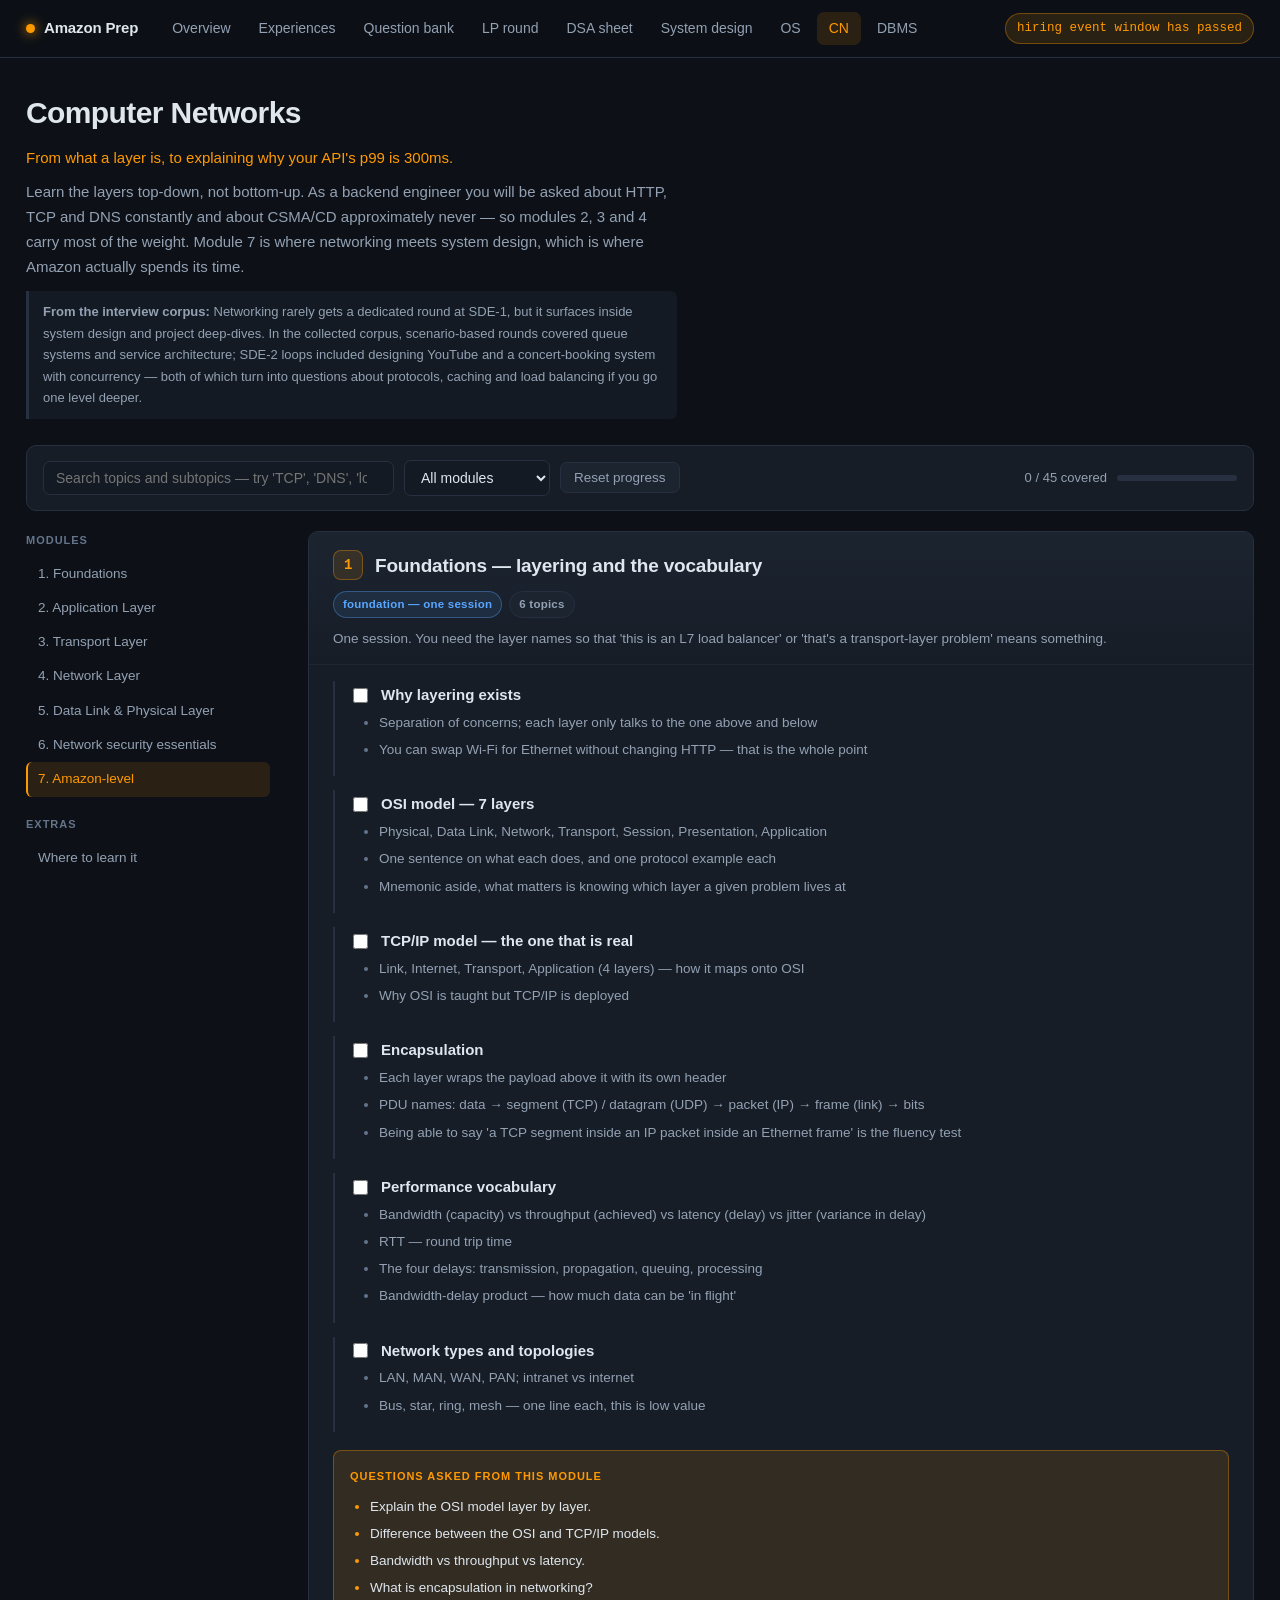
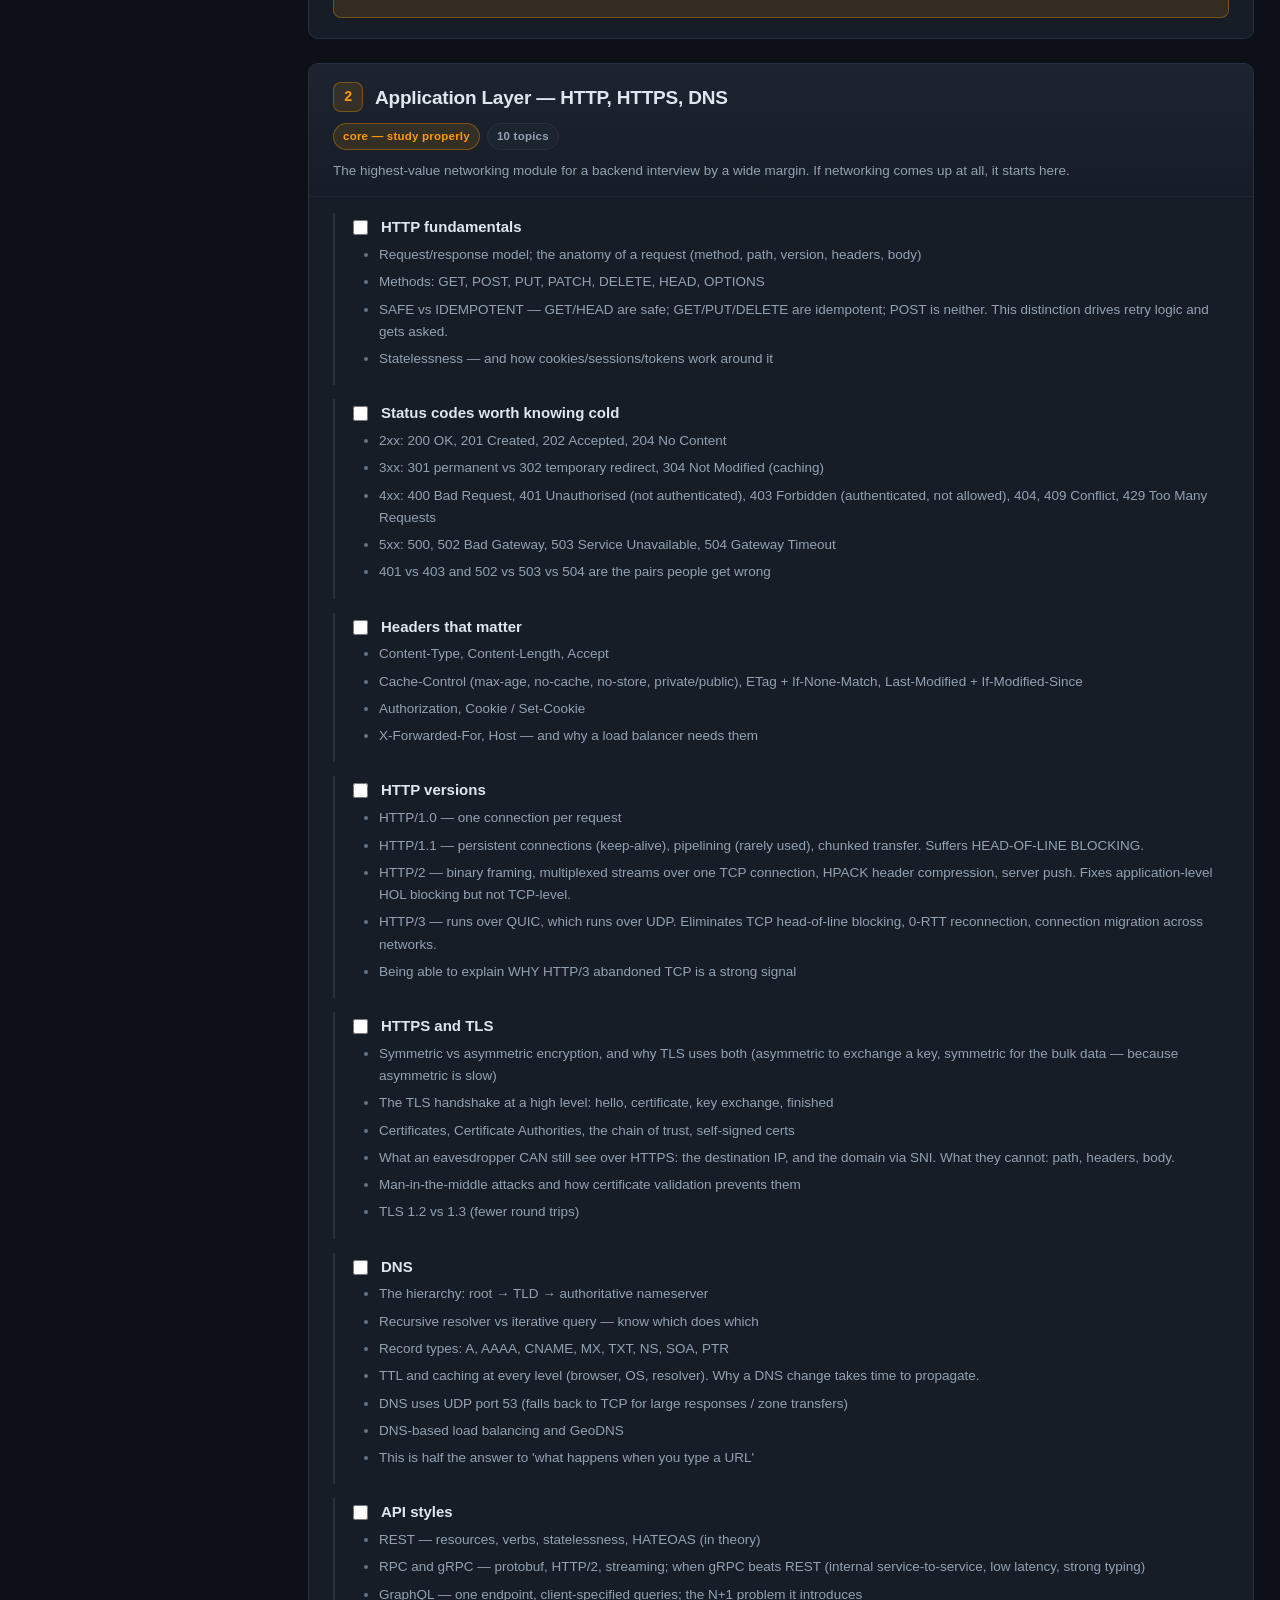
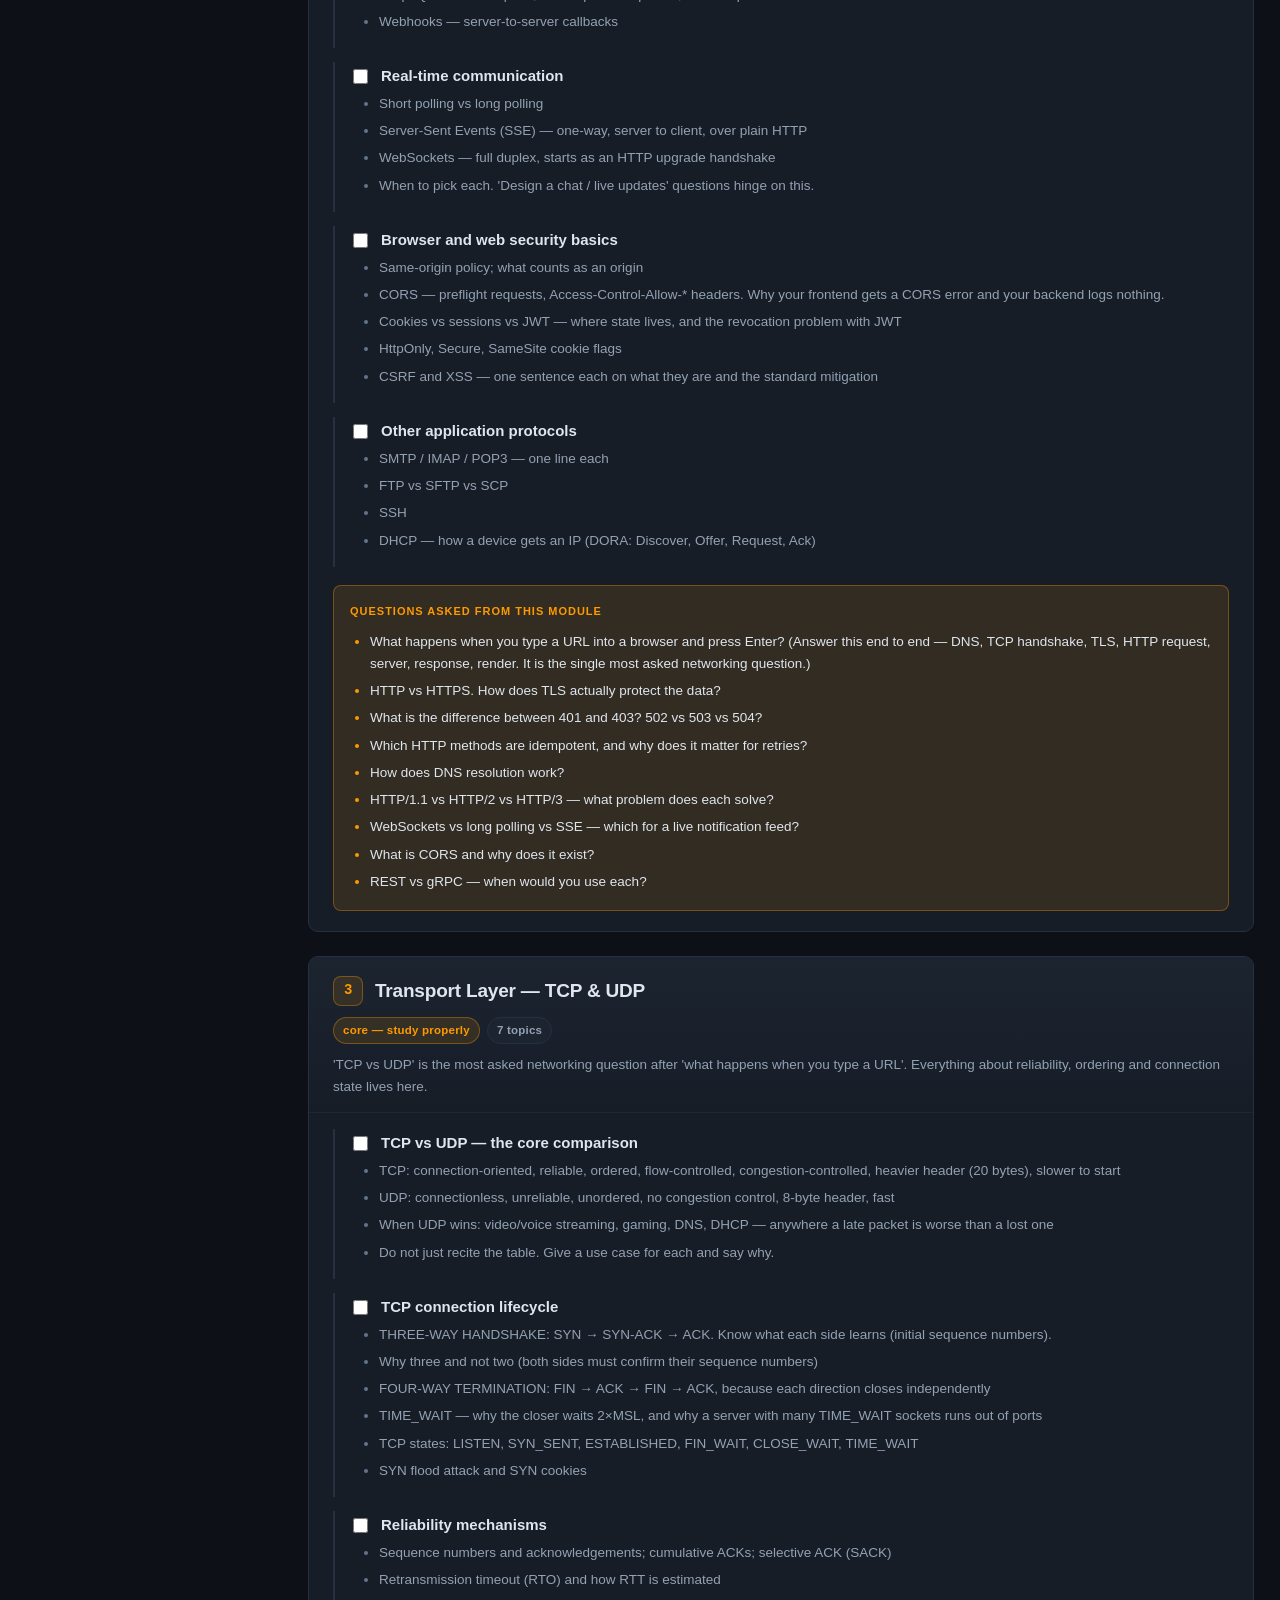
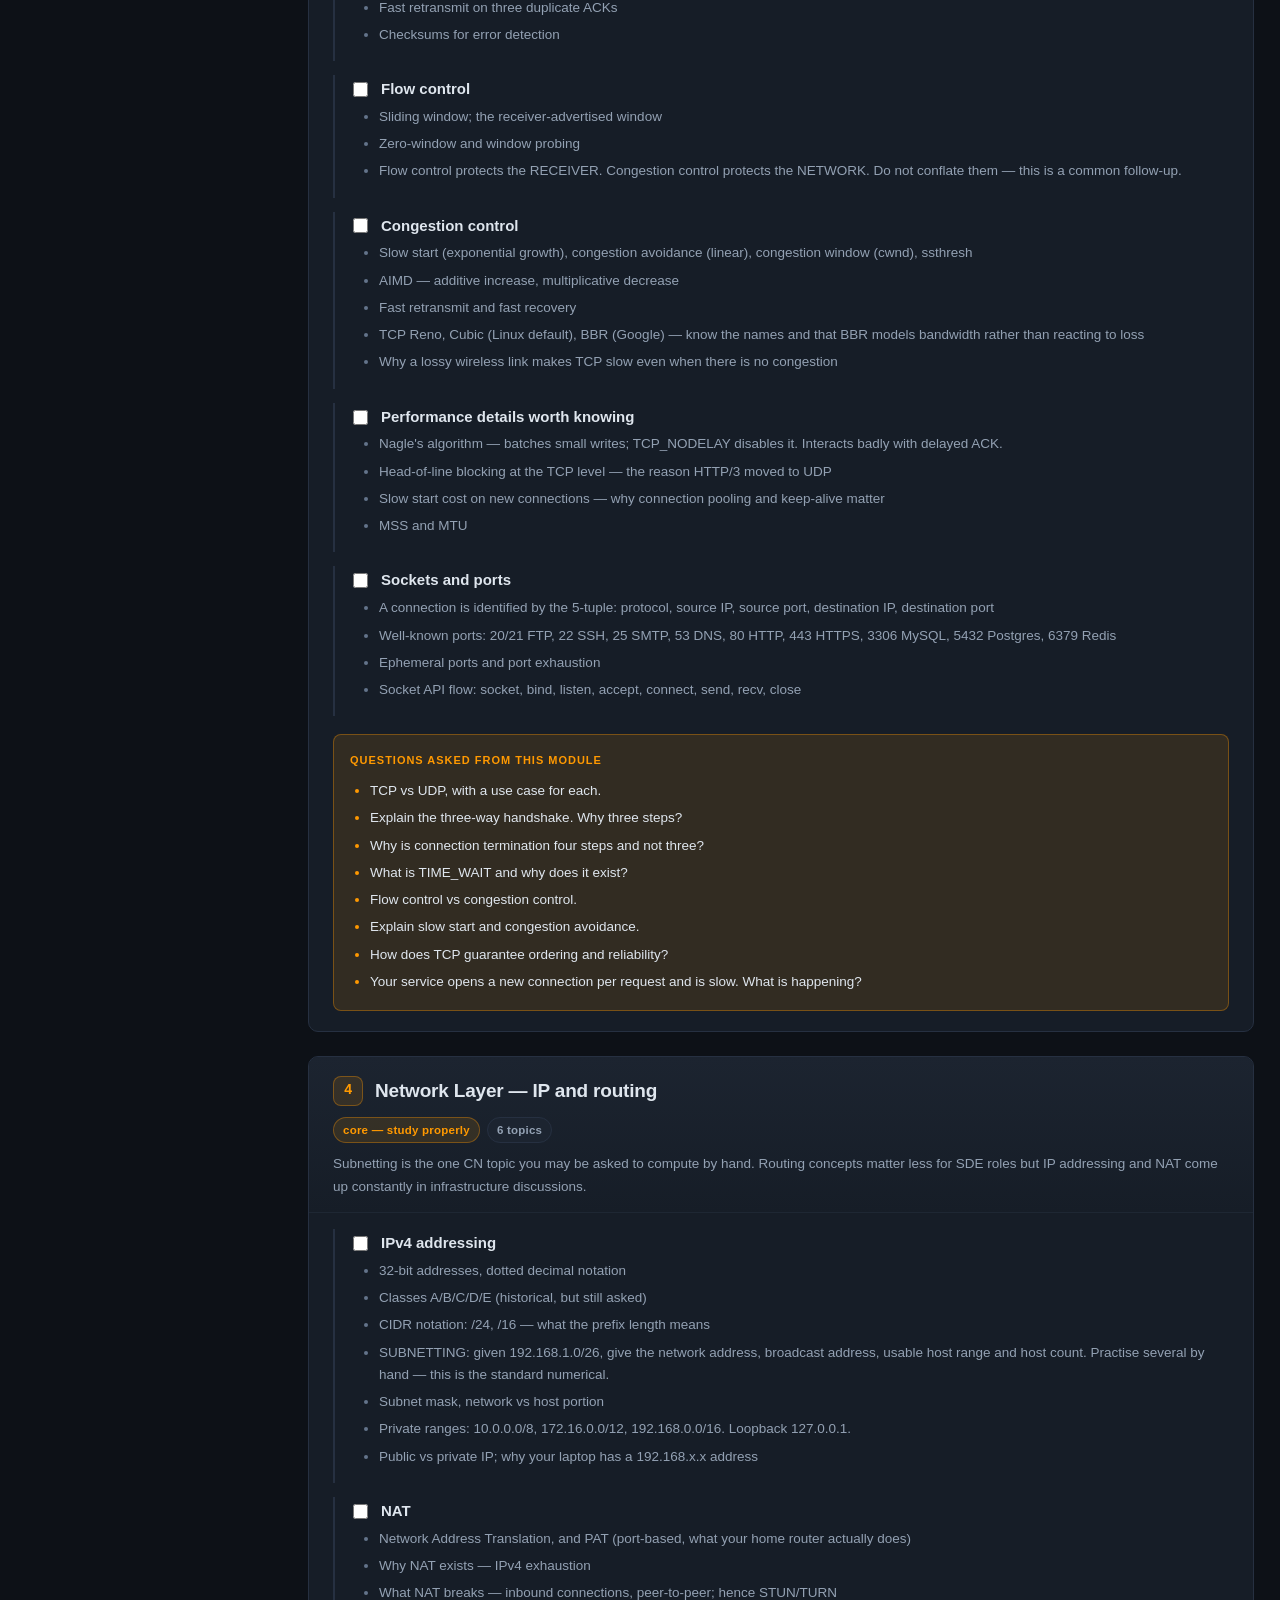
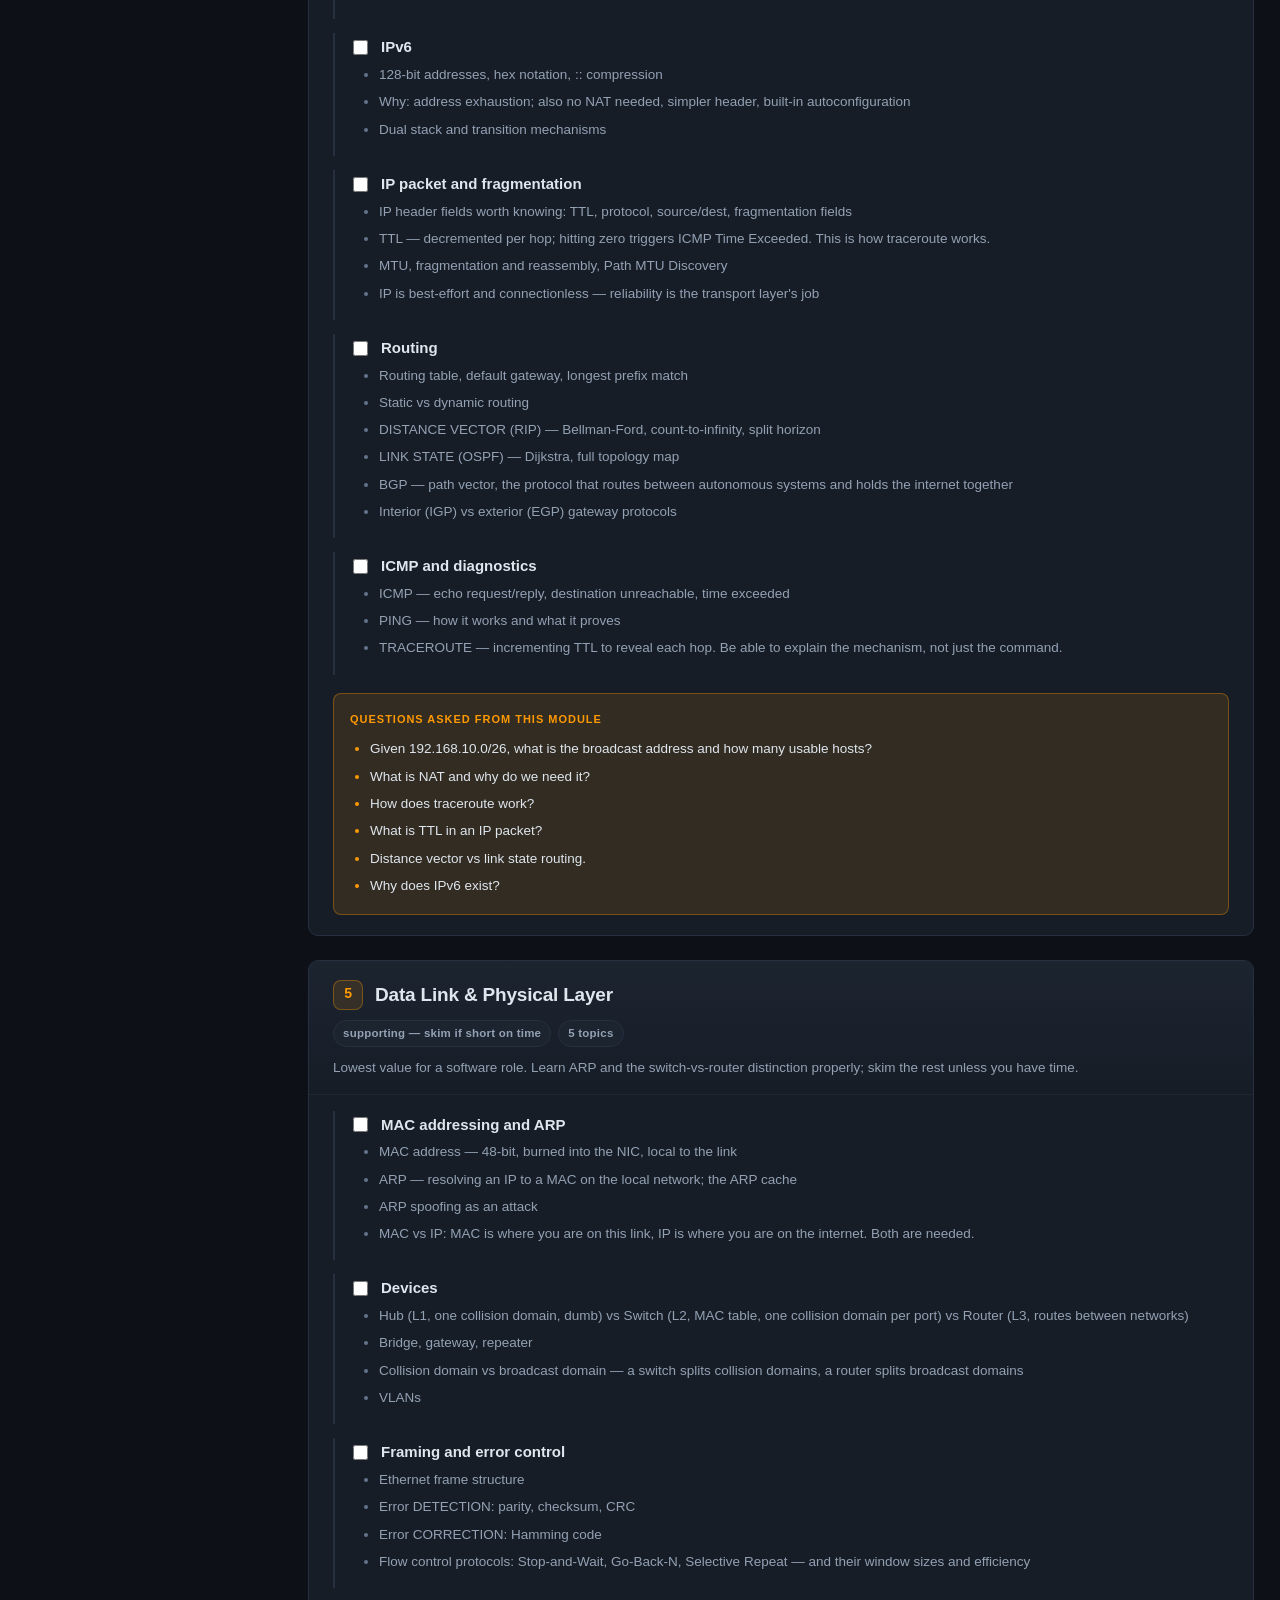
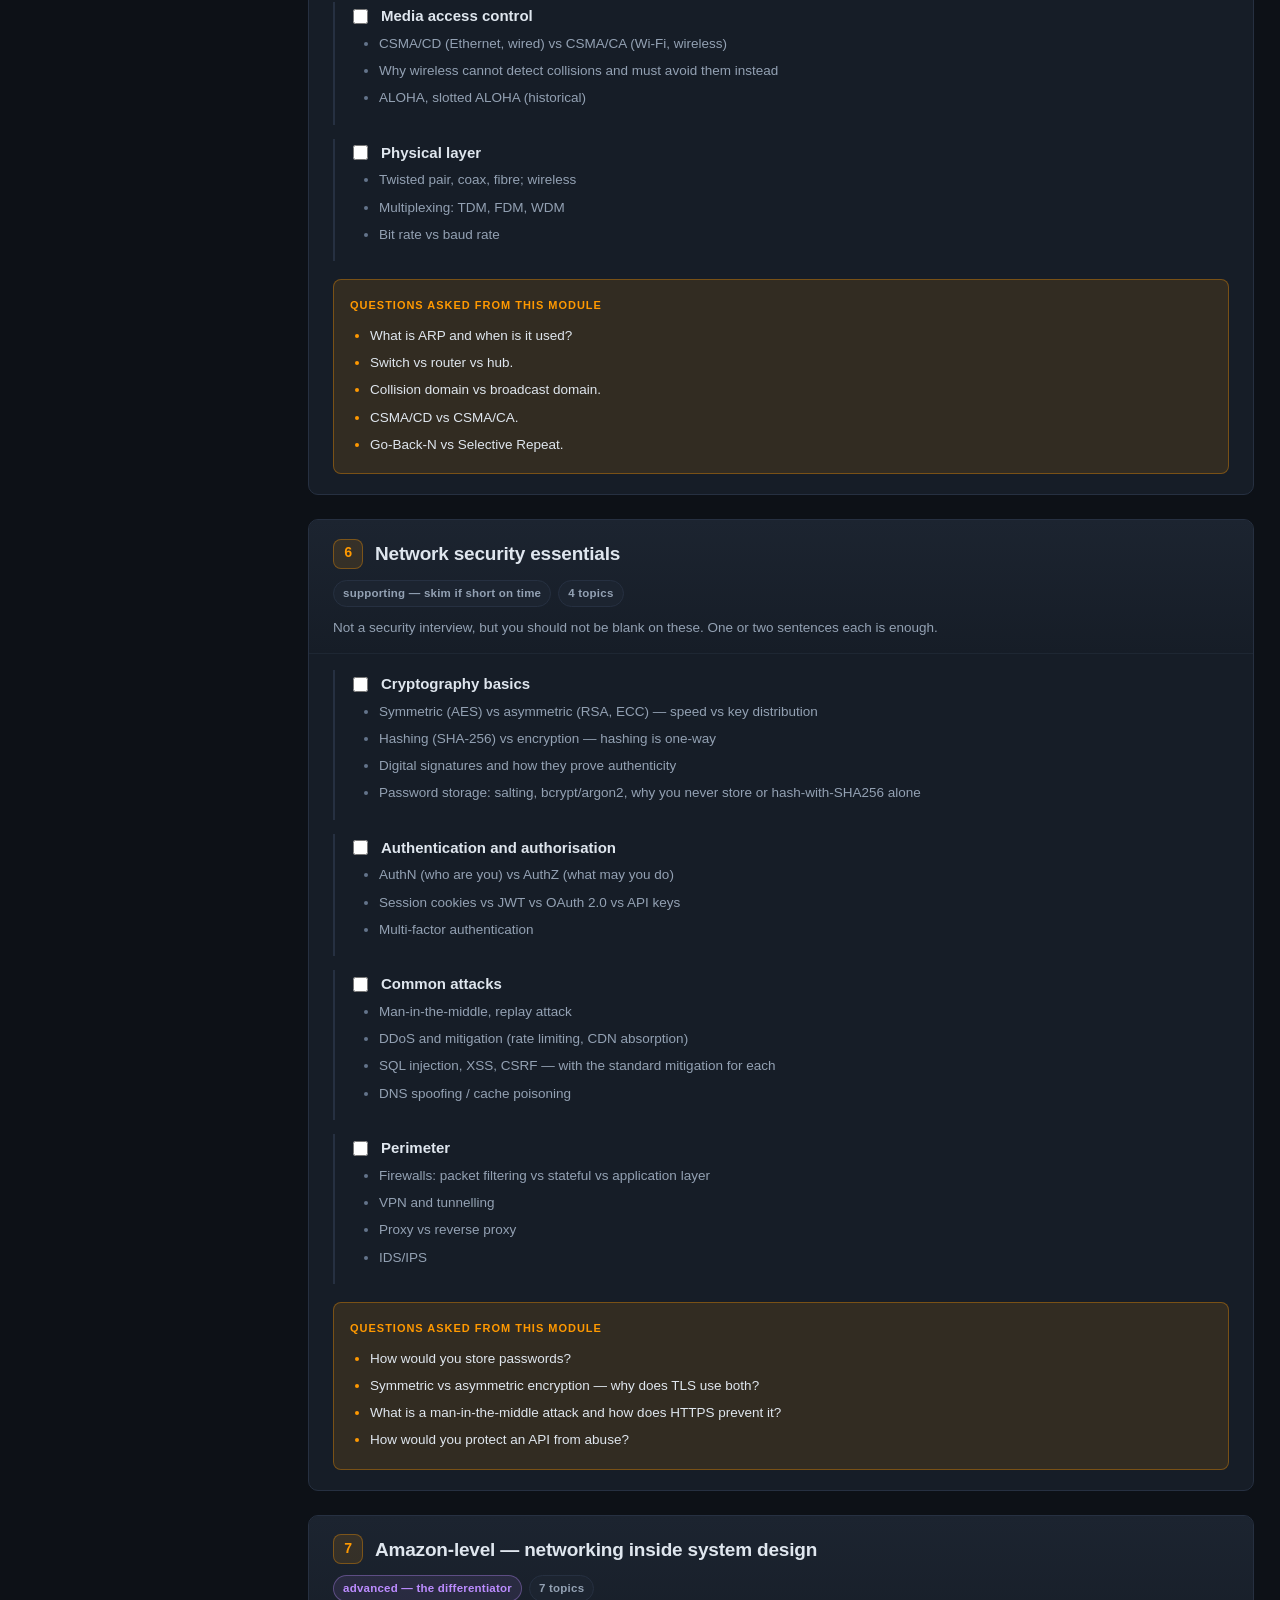
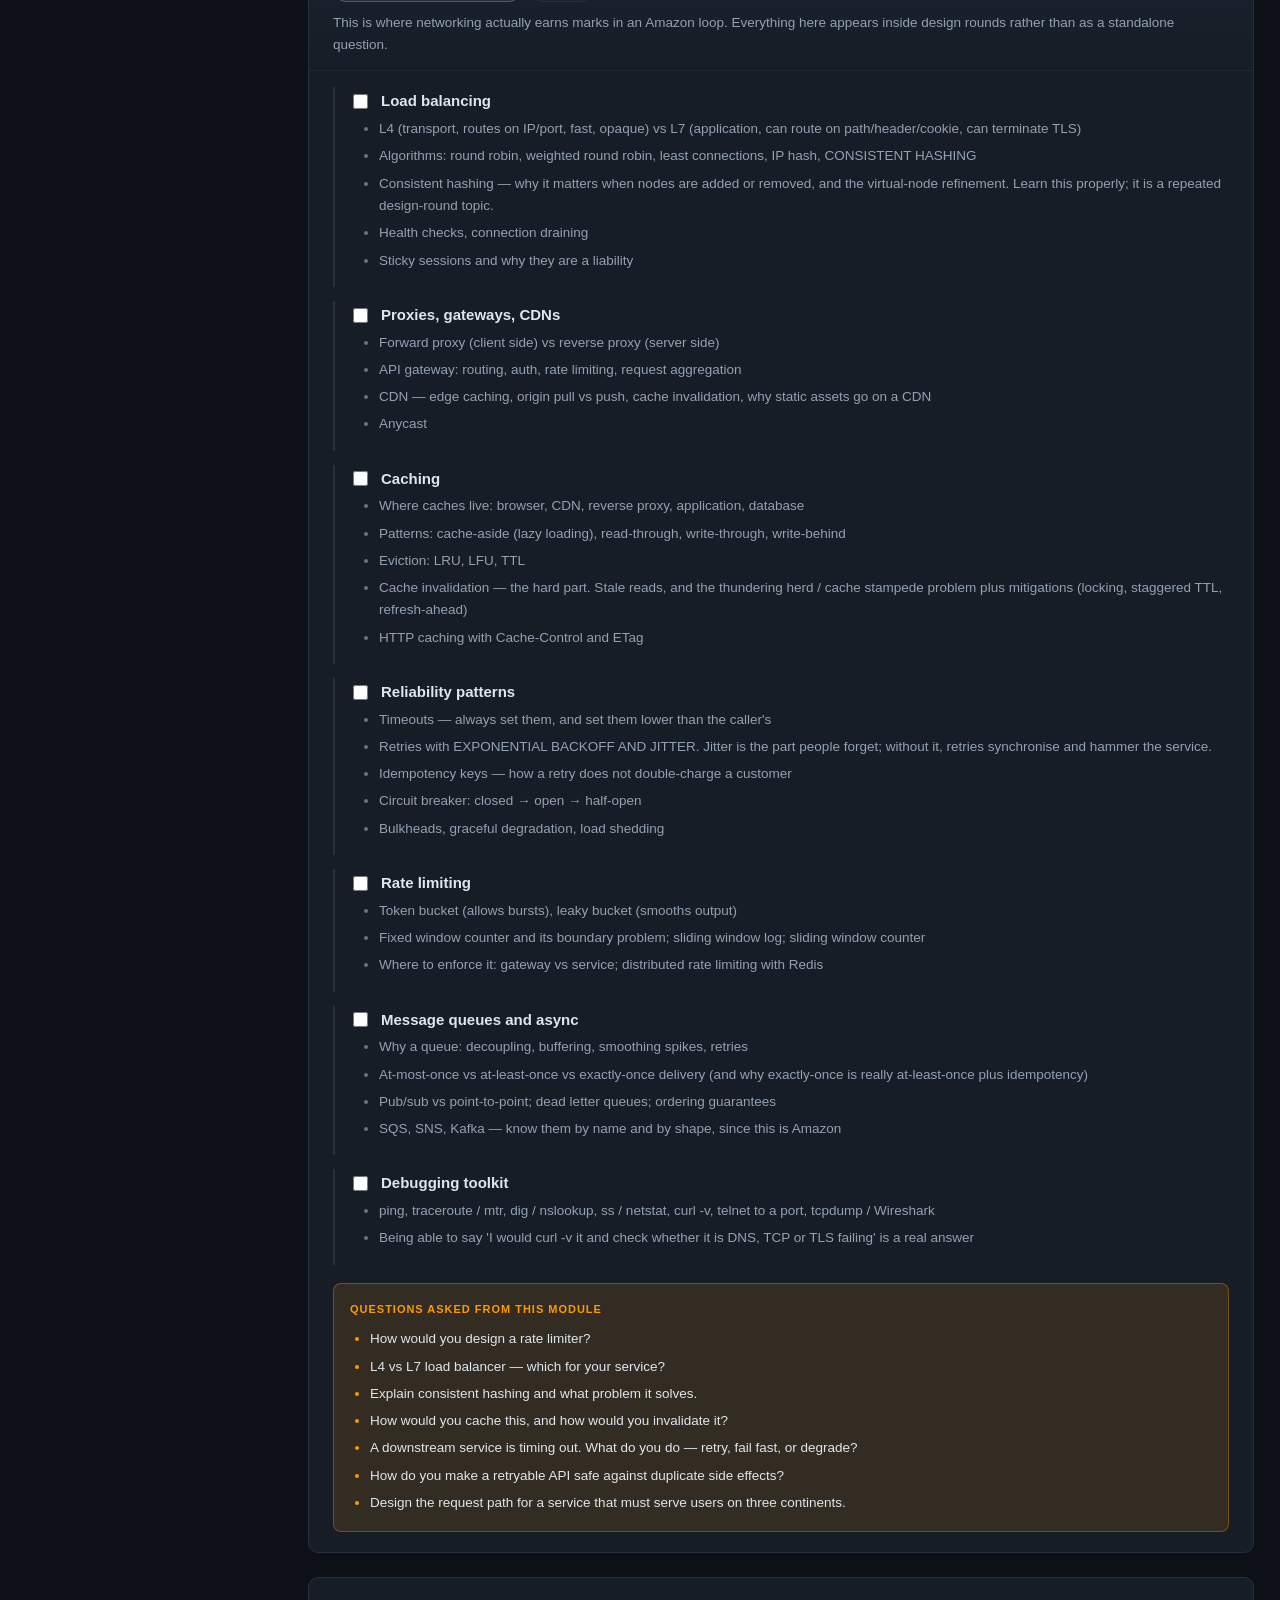
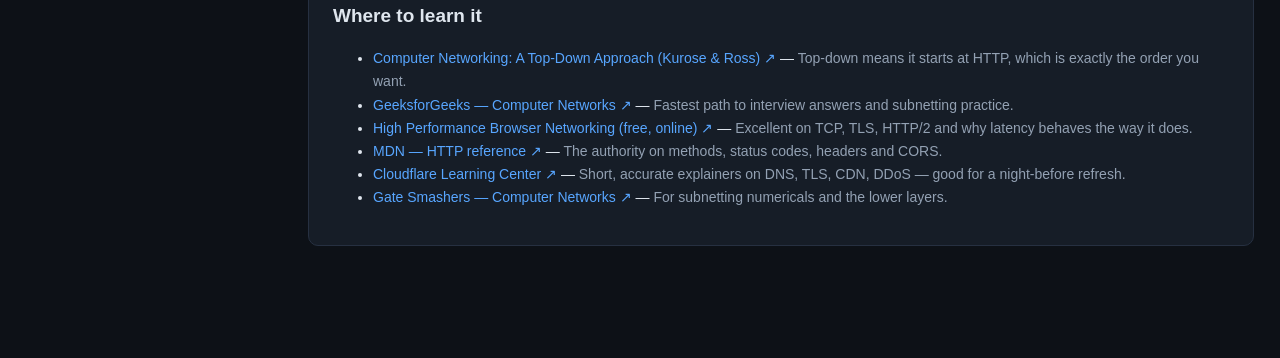
==== cn.html @ 2a54d389 "Amazon SDE interview prep site Nine static pages built from 11 published interview experiences for a" ====
<!DOCTYPE html>
<html lang="en">
<head>
<meta charset="utf-8">
<meta name="viewport" content="width=device-width, initial-scale=1">
<title>Computer Networks — Amazon Prep</title>
<link rel="stylesheet" href="assets/style.css">
</head>
<body>

<nav class="topbar">
  <span class="brand"><span class="dot"></span> Amazon Prep</span>
  <span class="navlinks">
    <a href="index.html">Overview</a>
    <a href="experiences.html">Experiences</a>
    <a href="questions.html">Question bank</a>
    <a href="lp.html">LP round</a>
    <a href="dsa.html">DSA sheet</a>
    <a href="sd.html">System design</a>
    <a href="os.html">OS</a>
    <a href="cn.html">CN</a>
    <a href="dbms.html">DBMS</a>
  </span>
  <span class="spacer"></span>
  <span class="countdown" data-countdown>—</span>
</nav>

<main class="wrap wrap-wide">

  <div class="page-head">
    <h1 id="syl-title">—</h1>
    <p id="syl-tagline" style="color:var(--accent);font-size:15px;margin-bottom:10px"></p>
    <p id="syl-intro"></p>
  </div>

  <div class="controls">
    <input type="search" id="syl-search" placeholder="Search topics and subtopics — try 'TCP', 'DNS', 'load balancer'…">
    <select id="syl-level">
      <option value="all">All modules</option>
      <option value="foundation">Foundation only</option>
      <option value="core">Core only</option>
      <option value="supporting">Supporting only</option>
      <option value="advanced">Advanced only</option>
    </select>
    <button class="btn" id="syl-reset">Reset progress</button>
    <span class="spacer" style="flex:1"></span>
    <span class="progress-wrap">
      <span id="syl-progress-label">0 / 0 covered</span>
      <span class="bar" id="syl-progress-bar"><i></i></span>
    </span>
  </div>

  <div class="layout">
    <aside class="sidebar" id="syl-nav"></aside>
    <div id="syl-root"></div>
  </div>

</main>

<script src="data/cn.js"></script>
<script src="assets/app.js"></script>
</body>
</html>
---- assets/style.css ----
/* Amazon Prep — shared styles */

:root {
  --bg: #0d1117;
  --bg-soft: #131a23;
  --panel: #161d27;
  --panel-2: #1c2430;
  --line: #263041;
  --line-soft: #1e2733;
  --text: #dfe6ee;
  --text-dim: #93a1b3;
  --text-faint: #64748b;
  --accent: #ff9900;          /* Amazon orange */
  --accent-soft: rgba(255, 153, 0, 0.12);
  --accent-line: rgba(255, 153, 0, 0.35);
  --blue: #58a6ff;
  --green: #3fb950;
  --red: #f85149;
  --purple: #bc8cff;
  --radius: 10px;
  --mono: "JetBrains Mono", "Fira Code", "SF Mono", Menlo, Consolas, monospace;
  --sans: -apple-system, BlinkMacSystemFont, "Segoe UI", Inter, Roboto, "Helvetica Neue", Arial, sans-serif;
}

* { box-sizing: border-box; }

html { scroll-behavior: smooth; }

body {
  margin: 0;
  background: var(--bg);
  color: var(--text);
  font-family: var(--sans);
  font-size: 15px;
  line-height: 1.65;
  -webkit-font-smoothing: antialiased;
}

a { color: var(--blue); text-decoration: none; }
a:hover { text-decoration: underline; }

code, kbd { font-family: var(--mono); font-size: 0.88em; }

/* ---------- top bar ---------- */
.topbar {
  position: sticky;
  top: 0;
  z-index: 50;
  display: flex;
  align-items: center;
  gap: 22px;
  padding: 12px 26px;
  background: rgba(13, 17, 23, 0.9);
  backdrop-filter: blur(12px);
  border-bottom: 1px solid var(--line);
}
.brand {
  font-weight: 700;
  letter-spacing: -0.01em;
  color: var(--text);
  display: flex;
  align-items: center;
  gap: 9px;
  white-space: nowrap;
}
.brand .dot {
  width: 9px; height: 9px; border-radius: 50%;
  background: var(--accent);
  box-shadow: 0 0 12px var(--accent);
}
.navlinks { display: flex; gap: 4px; flex-wrap: wrap; }
.navlinks a {
  color: var(--text-dim);
  padding: 5px 12px;
  border-radius: 7px;
  font-size: 14px;
  font-weight: 500;
}
.navlinks a:hover { background: var(--panel-2); color: var(--text); text-decoration: none; }
.navlinks a.active { background: var(--accent-soft); color: var(--accent); }
.topbar .spacer { flex: 1; }
.countdown {
  font-family: var(--mono);
  font-size: 12.5px;
  color: var(--accent);
  background: var(--accent-soft);
  border: 1px solid var(--accent-line);
  padding: 4px 11px;
  border-radius: 999px;
  white-space: nowrap;
}

/* ---------- layout ---------- */
.wrap { max-width: 1180px; margin: 0 auto; padding: 30px 26px 90px; }
.wrap-wide { max-width: 1400px; }

.page-head { margin-bottom: 26px; }
.page-head h1 {
  font-size: 30px;
  margin: 0 0 8px;
  letter-spacing: -0.02em;
}
.page-head p { color: var(--text-dim); margin: 0; max-width: 78ch; }

.layout { display: grid; grid-template-columns: 250px 1fr; gap: 32px; align-items: start; }
@media (max-width: 900px) { .layout { grid-template-columns: 1fr; } .sidebar { position: static !important; } }

.sidebar {
  position: sticky;
  top: 74px;
  max-height: calc(100vh - 100px);
  overflow-y: auto;
  padding-right: 6px;
}
.sidebar h3 {
  font-size: 11px;
  text-transform: uppercase;
  letter-spacing: 0.09em;
  color: var(--text-faint);
  margin: 18px 0 8px;
}
.sidebar h3:first-child { margin-top: 0; }
.sidebar a {
  display: block;
  padding: 6px 10px;
  border-radius: 6px;
  color: var(--text-dim);
  font-size: 13.5px;
  border-left: 2px solid transparent;
}
.sidebar a:hover { background: var(--panel); color: var(--text); text-decoration: none; }
.sidebar a.active { border-left-color: var(--accent); color: var(--accent); background: var(--accent-soft); }

/* ---------- cards ---------- */
.card {
  background: var(--panel);
  border: 1px solid var(--line);
  border-radius: var(--radius);
  padding: 22px 24px;
  margin-bottom: 22px;
}
.card > h2 { margin-top: 0; }

.exp {
  background: var(--panel);
  border: 1px solid var(--line);
  border-radius: var(--radius);
  margin-bottom: 26px;
  overflow: hidden;
  scroll-margin-top: 82px;
}
.exp-head {
  padding: 18px 24px;
  border-bottom: 1px solid var(--line-soft);
  background: linear-gradient(180deg, var(--panel-2), var(--panel));
}
.exp-head h2 {
  margin: 0 0 10px;
  font-size: 19px;
  letter-spacing: -0.01em;
}
.exp-body { padding: 6px 24px 22px; }
.exp-body h4 {
  margin: 22px 0 8px;
  font-size: 14px;
  color: var(--accent);
  letter-spacing: 0.01em;
  border-bottom: 1px dashed var(--line);
  padding-bottom: 6px;
}
.exp-body p { margin: 0 0 10px; }
.exp-body ul { margin: 0 0 12px; padding-left: 20px; }
.exp-body li { margin-bottom: 5px; }
.exp-body li::marker { color: var(--text-faint); }

blockquote {
  margin: 12px 0;
  padding: 8px 16px;
  border-left: 3px solid var(--accent-line);
  background: var(--accent-soft);
  border-radius: 0 6px 6px 0;
  color: var(--text);
  font-style: italic;
}

/* ---------- pills / badges ---------- */
.pills { display: flex; flex-wrap: wrap; gap: 7px; align-items: center; }
.pill {
  display: inline-flex;
  align-items: center;
  gap: 5px;
  font-size: 11.5px;
  font-weight: 600;
  letter-spacing: 0.02em;
  padding: 3px 9px;
  border-radius: 999px;
  background: var(--panel-2);
  border: 1px solid var(--line);
  color: var(--text-dim);
  white-space: nowrap;
}
.pill.orange { color: var(--accent); border-color: var(--accent-line); background: var(--accent-soft); }
.pill.green  { color: var(--green); border-color: rgba(63,185,80,.35); background: rgba(63,185,80,.10); }
.pill.red    { color: var(--red);   border-color: rgba(248,81,73,.35);  background: rgba(248,81,73,.10); }
.pill.blue   { color: var(--blue);  border-color: rgba(88,166,255,.35); background: rgba(88,166,255,.10); }
.pill.purple { color: var(--purple);border-color: rgba(188,140,255,.35);background: rgba(188,140,255,.10); }

.src {
  display: inline-flex;
  align-items: center;
  gap: 6px;
  font-size: 12.5px;
  color: var(--blue);
  margin-top: 4px;
}

.stale {
  font-size: 12px;
  color: var(--text-faint);
  background: var(--bg-soft);
  border: 1px dashed var(--line);
  border-radius: 6px;
  padding: 7px 12px;
  margin: 0 0 14px;
}

/* ---------- controls ---------- */
.controls {
  display: flex;
  flex-wrap: wrap;
  gap: 10px;
  align-items: center;
  margin-bottom: 20px;
  padding: 14px 16px;
  background: var(--panel);
  border: 1px solid var(--line);
  border-radius: var(--radius);
  position: sticky;
  top: 60px;
  z-index: 30;
}
input[type="search"], select {
  background: var(--bg-soft);
  border: 1px solid var(--line);
  color: var(--text);
  padding: 8px 12px;
  border-radius: 7px;
  font-family: var(--sans);
  font-size: 14px;
  outline: none;
}
input[type="search"] { flex: 1; min-width: 200px; }
input[type="search"]:focus, select:focus { border-color: var(--accent-line); }
.btn {
  background: var(--panel-2);
  border: 1px solid var(--line);
  color: var(--text-dim);
  padding: 7px 13px;
  border-radius: 7px;
  font-size: 13.5px;
  font-weight: 500;
  cursor: pointer;
  font-family: var(--sans);
}
.btn:hover { color: var(--text); border-color: var(--accent-line); }
.btn.on { background: var(--accent-soft); color: var(--accent); border-color: var(--accent-line); }

.progress-wrap { display: flex; align-items: center; gap: 10px; font-size: 13px; color: var(--text-dim); }
.bar { width: 120px; height: 6px; background: var(--line); border-radius: 999px; overflow: hidden; }
.bar > i { display: block; height: 100%; background: var(--accent); width: 0%; transition: width .25s; }

/* ---------- question table ---------- */
.qgroup { margin-bottom: 30px; scroll-margin-top: 130px; }
.qgroup > h2 {
  font-size: 18px;
  margin: 0 0 4px;
  display: flex;
  align-items: center;
  gap: 10px;
  letter-spacing: -0.01em;
}
.qgroup > .sub { color: var(--text-dim); font-size: 13.5px; margin: 0 0 12px; }

.qtable { width: 100%; border-collapse: collapse; background: var(--panel); border: 1px solid var(--line); border-radius: var(--radius); overflow: hidden; }
.qtable th {
  text-align: left;
  font-size: 11px;
  text-transform: uppercase;
  letter-spacing: 0.08em;
  color: var(--text-faint);
  font-weight: 600;
  padding: 10px 14px;
  background: var(--panel-2);
  border-bottom: 1px solid var(--line);
}
.qtable td { padding: 11px 14px; border-bottom: 1px solid var(--line-soft); vertical-align: top; font-size: 14px; }
.qtable tr:last-child td { border-bottom: none; }
.qtable tr:hover td { background: var(--bg-soft); }
.qtable tr.done td { opacity: .45; }
.qtable tr.done .qname { text-decoration: line-through; }
.qname { font-weight: 500; }
.qnote { display: block; color: var(--text-faint); font-size: 12.5px; margin-top: 3px; }
.col-chk { width: 34px; }
.col-topic { width: 150px; }
.col-diff { width: 78px; }
.col-src { width: 215px; }
.col-link { width: 108px; }
.col-src a, .col-link a { white-space: nowrap; font-size: 13px; }
input[type="checkbox"] { width: 15px; height: 15px; accent-color: var(--accent); cursor: pointer; }

.lp {
  border-left: 3px solid var(--purple);
  background: var(--panel);
  border-radius: 0 8px 8px 0;
  padding: 12px 16px;
  margin-bottom: 10px;
}
.lp b { color: var(--purple); font-size: 13px; letter-spacing: .01em; }
.lp ul { margin: 6px 0 0; padding-left: 18px; }
.lp li { font-size: 14px; margin-bottom: 4px; }

.hidden { display: none !important; }
.empty { color: var(--text-faint); padding: 30px; text-align: center; font-style: italic; }

hr.sep { border: none; border-top: 1px solid var(--line); margin: 34px 0; }

.tiles { display: grid; grid-template-columns: repeat(auto-fit, minmax(250px, 1fr)); gap: 16px; }
.tile {
  display: block;
  background: var(--panel);
  border: 1px solid var(--line);
  border-radius: var(--radius);
  padding: 20px 22px;
  color: var(--text);
  transition: border-color .15s, transform .15s;
}
.tile:hover { border-color: var(--accent-line); text-decoration: none; transform: translateY(-2px); }
.tile h3 { margin: 0 0 6px; font-size: 17px; }
.tile p { margin: 0; color: var(--text-dim); font-size: 13.5px; }
.tile .kicker { font-size: 11px; text-transform: uppercase; letter-spacing: .1em; color: var(--accent); margin-bottom: 8px; }

.kv { display: grid; grid-template-columns: 170px 1fr; gap: 6px 16px; font-size: 14px; }
.kv dt { color: var(--text-faint); }
.kv dd { margin: 0; }

/* ---------- DSA sheet ---------- */
.topic.dim { opacity: .3; }

details.learn {
  background: var(--bg-soft);
  border: 1px solid var(--line);
  border-left: 3px solid var(--blue);
  border-radius: 0 8px 8px 0;
  padding: 12px 16px;
  margin-bottom: 18px;
}
details.learn summary {
  cursor: pointer;
  font-size: 12.5px;
  font-weight: 600;
  text-transform: uppercase;
  letter-spacing: .07em;
  color: var(--blue);
  list-style: none;
  outline: none;
}
details.learn summary::-webkit-details-marker { display: none; }
details.learn summary::before { content: "▾"; display: inline-block; margin-right: 7px; }
details.learn:not([open]) summary::before { content: "▸"; }
details.learn ul { margin: 10px 0 0; padding-left: 20px; }
details.learn li { font-size: 13.5px; margin-bottom: 6px; color: var(--text); }
details.learn li::marker { color: var(--blue); }

.tier { margin-bottom: 16px; }
.tier > h3 {
  font-size: 12px;
  text-transform: uppercase;
  letter-spacing: .09em;
  color: var(--text-faint);
  margin: 0 0 4px;
}
.tier-note { margin: 0 0 8px; font-size: 13px; color: var(--text-dim); font-style: italic; }
.tier .qtable td:first-child { padding-left: 14px; }
.tier .qname + .pill { margin-left: 8px; vertical-align: 1px; }

/* ---------- syllabus pages ---------- */
.mod {
  background: var(--panel);
  border: 1px solid var(--line);
  border-radius: var(--radius);
  margin-bottom: 24px;
  overflow: hidden;
  scroll-margin-top: 130px;
}
.mod-head {
  padding: 18px 24px 14px;
  background: linear-gradient(180deg, var(--panel-2), var(--panel));
  border-bottom: 1px solid var(--line-soft);
}
.mod-head h2 {
  margin: 0 0 10px;
  font-size: 19px;
  letter-spacing: -0.01em;
  display: flex;
  align-items: center;
  gap: 12px;
}
.mod-num {
  flex: none;
  width: 30px; height: 30px;
  display: grid; place-items: center;
  border-radius: 8px;
  background: var(--accent-soft);
  border: 1px solid var(--accent-line);
  color: var(--accent);
  font-size: 14px;
  font-family: var(--mono);
}
.mod-head .sub { margin: 10px 0 0; color: var(--text-dim); font-size: 13.5px; }
.mod-body { padding: 16px 24px 20px; }

.topic-item {
  border-left: 2px solid var(--line);
  padding: 2px 0 10px 14px;
  margin-bottom: 14px;
}
.topic-item:hover { border-left-color: var(--accent-line); }
.topic-item.done { opacity: .42; }
.topic-item.done .topic-head span { text-decoration: line-through; }
.topic-head {
  display: flex;
  align-items: center;
  gap: 10px;
  cursor: pointer;
  font-weight: 600;
  font-size: 15px;
  color: var(--text);
  margin-bottom: 4px;
}
.topic-item ul { margin: 4px 0 0; padding-left: 30px; }
.topic-item li { font-size: 13.5px; color: var(--text-dim); margin-bottom: 5px; }
.topic-item li::marker { color: var(--text-faint); }

.asked {
  margin-top: 18px;
  background: var(--accent-soft);
  border: 1px solid var(--accent-line);
  border-radius: 8px;
  padding: 12px 16px;
}
.asked > b {
  font-size: 11px;
  text-transform: uppercase;
  letter-spacing: .09em;
  color: var(--accent);
}
.asked ul { margin: 8px 0 0; padding-left: 20px; }
.asked li { font-size: 13.5px; margin-bottom: 5px; }
.asked li::marker { color: var(--accent); }

.evidence {
  display: block;
  margin-top: 12px;
  padding: 10px 14px;
  background: var(--bg-soft);
  border-left: 3px solid var(--line);
  border-radius: 0 6px 6px 0;
  font-size: 13px;
  color: var(--text-dim);
}

::-webkit-scrollbar { width: 10px; height: 10px; }
::-webkit-scrollbar-track { background: var(--bg); }
::-webkit-scrollbar-thumb { background: var(--line); border-radius: 5px; border: 2px solid var(--bg); }
::-webkit-scrollbar-thumb:hover { background: #33405480; }

.lock {
  display: inline-block;
  margin-left: 6px;
  font-size: 9.5px;
  font-weight: 700;
  letter-spacing: .05em;
  text-transform: uppercase;
  color: var(--text-faint);
  border: 1px solid var(--line);
  border-radius: 4px;
  padding: 1px 4px;
  vertical-align: 1px;
}

/* ================= Leadership Principles page ================= */
.mech {
  border-left: 2px solid var(--line);
  padding: 2px 0 2px 16px;
  margin-bottom: 16px;
}
.mech:hover { border-left-color: var(--accent-line); }
.mech > b { display: block; font-size: 15px; margin-bottom: 4px; }
.mech > p { margin: 0; color: var(--text-dim); font-size: 14px; }

.sub-h {
  font-size: 12px;
  text-transform: uppercase;
  letter-spacing: .09em;
  color: var(--text-faint);
  margin: 28px 0 10px;
  padding-top: 16px;
  border-top: 1px solid var(--line);
}

/* STAR */
.star-grid { display: grid; grid-template-columns: repeat(auto-fit, minmax(230px, 1fr)); gap: 14px; }
.star-cell {
  background: var(--panel);
  border: 1px solid var(--line);
  border-top: 2px solid var(--accent);
  border-radius: 8px;
  padding: 14px 16px;
}
.star-k { font-weight: 700; font-size: 14px; margin-bottom: 6px; display: flex; align-items: center; gap: 8px; }
.star-cell p { margin: 0; font-size: 13.5px; color: var(--text-dim); }

.prompt-line { background: var(--bg-soft); border: 1px solid var(--line); border-radius: 8px; padding: 10px 14px; font-size: 14px; }
.compare { display: grid; grid-template-columns: 1fr 1fr; gap: 16px; }
@media (max-width: 1000px) { .compare { grid-template-columns: 1fr; } }
.cmp { border-radius: 8px; padding: 16px 18px; border: 1px solid var(--line); background: var(--panel); }
.cmp.bad { border-top: 3px solid var(--red); }
.cmp.good { border-top: 3px solid var(--green); }
.cmp-h { font-size: 12px; text-transform: uppercase; letter-spacing: .08em; font-weight: 700; margin-bottom: 12px; }
.cmp.bad .cmp-h { color: var(--red); }
.cmp.good .cmp-h { color: var(--green); }
.cmp > b { display: block; margin: 14px 0 6px; font-size: 12.5px; text-transform: uppercase; letter-spacing: .06em; color: var(--text-faint); }
.cmp ul { margin: 0; padding-left: 18px; }
.cmp li { font-size: 13px; color: var(--text-dim); margin-bottom: 5px; }

.quote {
  background: var(--bg-soft);
  border-left: 2px solid var(--line);
  border-radius: 0 6px 6px 0;
  padding: 10px 14px;
  margin: 0 0 8px;
  font-size: 14px;
  line-height: 1.7;
}
.quote.example { border-left-color: var(--accent-line); }

ol.rules { padding-left: 22px; margin: 0; }
ol.rules li { margin-bottom: 9px; font-size: 14px; }
ol.rules li::marker { color: var(--accent); font-weight: 700; }

/* principle blocks */
.lp-p .mod-num { display: inline-grid; vertical-align: -6px; margin-right: 4px; }
blockquote.official { font-style: normal; font-size: 14px; }
.lp-h {
  font-size: 12.5px;
  text-transform: uppercase;
  letter-spacing: .08em;
  color: var(--accent);
  margin: 22px 0 8px;
}
.sig-grid { display: grid; grid-template-columns: 1fr 1fr; gap: 14px; margin-bottom: 4px; }
@media (max-width: 900px) { .sig-grid { grid-template-columns: 1fr; } }
.sig { border-radius: 8px; padding: 12px 16px; border: 1px solid var(--line); background: var(--panel-2); }
.sig.good { border-left: 3px solid var(--green); }
.sig.bad { border-left: 3px solid var(--red); }
.sig > b { font-size: 11.5px; text-transform: uppercase; letter-spacing: .07em; }
.sig.good > b { color: var(--green); }
.sig.bad > b { color: var(--red); }
.sig ul { margin: 8px 0 0; padding-left: 18px; }
.sig li { font-size: 13.5px; margin-bottom: 5px; }

.fresher {
  background: rgba(88,166,255,.08);
  border: 1px solid rgba(88,166,255,.3);
  border-radius: 8px;
  padding: 12px 16px;
  margin: 16px 0;
}
.fresher > b { color: var(--blue); font-size: 11.5px; text-transform: uppercase; letter-spacing: .07em; }
.fresher > p { margin: 6px 0 0; font-size: 14px; }

ul.qlist { margin: 0; padding-left: 20px; }
ul.qlist li { font-size: 14px; margin-bottom: 6px; }
ul.qlist li::marker { color: var(--text-faint); }
ul.traps { margin: 0; padding-left: 20px; }
ul.traps li { font-size: 13.5px; color: var(--text-dim); margin-bottom: 6px; }
ul.traps li::marker { color: var(--red); }

/* drill chains */
.drill {
  background: var(--bg-soft);
  border: 1px solid var(--line);
  border-radius: 10px;
  padding: 16px 18px;
  margin-bottom: 16px;
}
.drill-open { font-size: 15px; font-weight: 600; margin-bottom: 14px; line-height: 1.5; }
.tagq {
  display: inline-block;
  font-size: 10px;
  text-transform: uppercase;
  letter-spacing: .08em;
  font-weight: 700;
  color: var(--accent);
  background: var(--accent-soft);
  border: 1px solid var(--accent-line);
  border-radius: 4px;
  padding: 1px 6px;
  margin-right: 8px;
  vertical-align: 2px;
}
ol.chain { margin: 0; padding-left: 0; list-style: none; counter-reset: step; }
ol.chain > li {
  counter-increment: step;
  position: relative;
  padding: 0 0 14px 34px;
  border-left: 2px solid var(--line);
  margin-left: 11px;
}
ol.chain > li:last-child { border-left-color: transparent; padding-bottom: 0; }
ol.chain > li::before {
  content: counter(step);
  position: absolute;
  left: -12px; top: 0;
  width: 22px; height: 22px;
  display: grid; place-items: center;
  border-radius: 50%;
  background: var(--panel-2);
  border: 1px solid var(--line);
  color: var(--text-faint);
  font-size: 11px;
  font-family: var(--mono);
}
.chain-q { font-size: 14.5px; font-weight: 500; margin-bottom: 4px; }
.chain-why { font-size: 13px; color: var(--text-dim); }
.chain-why b { color: var(--text-faint); font-weight: 600; }
.crack {
  margin-top: 12px;
  background: rgba(248,81,73,.08);
  border: 1px solid rgba(248,81,73,.3);
  border-radius: 6px;
  padding: 10px 14px;
  font-size: 13.5px;
}

/* universal + flags */
.ugrid { display: grid; grid-template-columns: repeat(auto-fit, minmax(280px, 1fr)); gap: 14px; }
.ucell { background: var(--panel); border: 1px solid var(--line); border-radius: 8px; padding: 14px 16px; }
.ucell > b { font-size: 11.5px; text-transform: uppercase; letter-spacing: .07em; color: var(--accent); }
.ucell ul { margin: 8px 0 0; padding-left: 18px; }
.ucell li { font-size: 13.5px; margin-bottom: 5px; }

.flag { border-left: 3px solid var(--red); background: var(--panel); border-radius: 0 8px 8px 0; padding: 10px 16px; margin-bottom: 10px; }
.flag > b { display: block; font-size: 14.5px; margin-bottom: 3px; }
.flag > p { margin: 0; font-size: 13.5px; color: var(--text-dim); }

/* story matrix tool */
.coverage { margin-bottom: 16px; }
.cov-row { display: flex; flex-wrap: wrap; gap: 5px; margin-bottom: 8px; }
.cov {
  width: 28px; height: 28px;
  display: grid; place-items: center;
  border-radius: 6px;
  font-size: 12px;
  font-family: var(--mono);
  border: 1px solid var(--line);
  cursor: default;
}
.cov.zero { background: rgba(248,81,73,.12); border-color: rgba(248,81,73,.4); color: var(--red); }
.cov.one  { background: var(--accent-soft); border-color: var(--accent-line); color: var(--accent); }
.cov.many { background: rgba(63,185,80,.12); border-color: rgba(63,185,80,.4); color: var(--green); }
.cov-note { font-size: 13.5px; margin: 0; }
.cov-note.warn { color: var(--text-dim); }
.cov-note.ok { color: var(--green); }

.story { background: var(--panel); border: 1px solid var(--line); border-radius: 8px; padding: 12px 14px; margin-bottom: 10px; }
.story-top { display: flex; align-items: center; gap: 10px; margin-bottom: 10px; }
.story-n {
  flex: none; width: 24px; height: 24px;
  display: grid; place-items: center;
  border-radius: 6px; background: var(--panel-2); border: 1px solid var(--line);
  font-size: 11px; font-family: var(--mono); color: var(--text-faint);
}
.story-title {
  flex: 1;
  background: var(--bg-soft);
  border: 1px solid var(--line);
  color: var(--text);
  padding: 7px 11px;
  border-radius: 6px;
  font-family: var(--sans);
  font-size: 14px;
  outline: none;
}
.story-title:focus { border-color: var(--accent-line); }
.story-lps { display: flex; flex-wrap: wrap; gap: 5px; }
.lpchip {
  font-size: 11px;
  padding: 3px 8px;
  border-radius: 999px;
  border: 1px solid var(--line);
  background: var(--bg-soft);
  color: var(--text-faint);
  cursor: pointer;
  font-family: var(--sans);
  white-space: nowrap;
}
.lpchip:hover { color: var(--text); border-color: var(--accent-line); }
.lpchip.on { background: var(--accent-soft); border-color: var(--accent-line); color: var(--accent); font-weight: 600; }

/* ================= System Design page ================= */
.lvl { border-left: 3px solid var(--line); padding: 4px 0 8px 16px; margin-bottom: 16px; }
.lvl-h { display: flex; flex-wrap: wrap; gap: 10px; align-items: baseline; margin-bottom: 5px; }
.lvl-h > b { font-size: 15px; }
.lvl-v { font-size: 13.5px; color: var(--accent); }
.lvl > p { margin: 0 0 6px; font-size: 14px; color: var(--text-dim); }
.lvl-f { font-size: 13.5px; color: var(--text) !important; }
.lvl-f b { color: var(--text-faint); }

.clock { display: grid; grid-template-columns: 96px 1fr; gap: 16px; margin-bottom: 14px; align-items: start; }
@media (max-width: 700px) { .clock { grid-template-columns: 1fr; gap: 4px; } }
.clock-t {
  font-family: var(--mono); font-size: 12px; color: var(--accent);
  background: var(--accent-soft); border: 1px solid var(--accent-line);
  border-radius: 6px; padding: 4px 8px; text-align: center; white-space: nowrap;
}
.clock-b > b { display: block; font-size: 15px; margin-bottom: 3px; }
.clock-b > p { margin: 0; font-size: 14px; color: var(--text-dim); }

.numgrid { display: grid; grid-template-columns: 1fr 1fr; gap: 16px; }
@media (max-width: 900px) { .numgrid { grid-template-columns: 1fr; } }
.numcell { background: var(--panel); border: 1px solid var(--line); border-radius: 8px; padding: 14px 16px; }
.numcell > b { font-size: 11.5px; text-transform: uppercase; letter-spacing: .07em; color: var(--accent); }
.ntable { width: 100%; border-collapse: collapse; margin-top: 8px; }
.ntable td { padding: 4px 0; font-size: 13.5px; border-bottom: 1px solid var(--line-soft); }
.ntable tr:last-child td { border-bottom: none; }
.ntable .nv { text-align: right; font-family: var(--mono); font-size: 12.5px; color: var(--accent); white-space: nowrap; }

.block { background: var(--panel); border: 1px solid var(--line); border-radius: 8px; padding: 14px 18px; margin-bottom: 12px; }
.block-h { font-size: 15.5px; font-weight: 700; margin-bottom: 4px; }
.block-w { margin: 0 0 10px; font-size: 14px; color: var(--text-dim); }
.block-uc { display: grid; grid-template-columns: 1fr 1fr; gap: 12px; margin-bottom: 10px; font-size: 13.5px; }
@media (max-width: 900px) { .block-uc { grid-template-columns: 1fr; } }
.lab {
  display: block; font-size: 10px; text-transform: uppercase; letter-spacing: .08em;
  font-weight: 700; margin-bottom: 2px;
}
.lab.use { color: var(--green); }
.lab.cost { color: var(--red); }
.block-d { margin: 0; padding-left: 18px; border-top: 1px solid var(--line-soft); padding-top: 10px; }
.block-d li { font-size: 13px; color: var(--text-dim); margin-bottom: 5px; }
.block-d li::marker { color: var(--text-faint); }

pre.code {
  background: var(--bg-soft);
  border: 1px solid var(--line);
  border-left: 3px solid var(--blue);
  border-radius: 0 8px 8px 0;
  padding: 14px 16px;
  overflow-x: auto;
  font-family: var(--mono);
  font-size: 12.5px;
  line-height: 1.65;
  color: var(--text);
  margin: 0 0 4px;
}

.qa { border-left: 2px solid var(--line); padding: 2px 0 2px 16px; margin-bottom: 14px; }
.qa:hover { border-left-color: var(--accent-line); }
.qa-q { font-size: 14.5px; font-weight: 600; margin-bottom: 4px; }
.qa-q::before { content: "Q "; color: var(--accent); font-family: var(--mono); font-size: 12px; }
.qa-a { font-size: 13.5px; color: var(--text-dim); }
.qa-a::before { content: "A "; color: var(--green); font-family: var(--mono); font-size: 12px; }
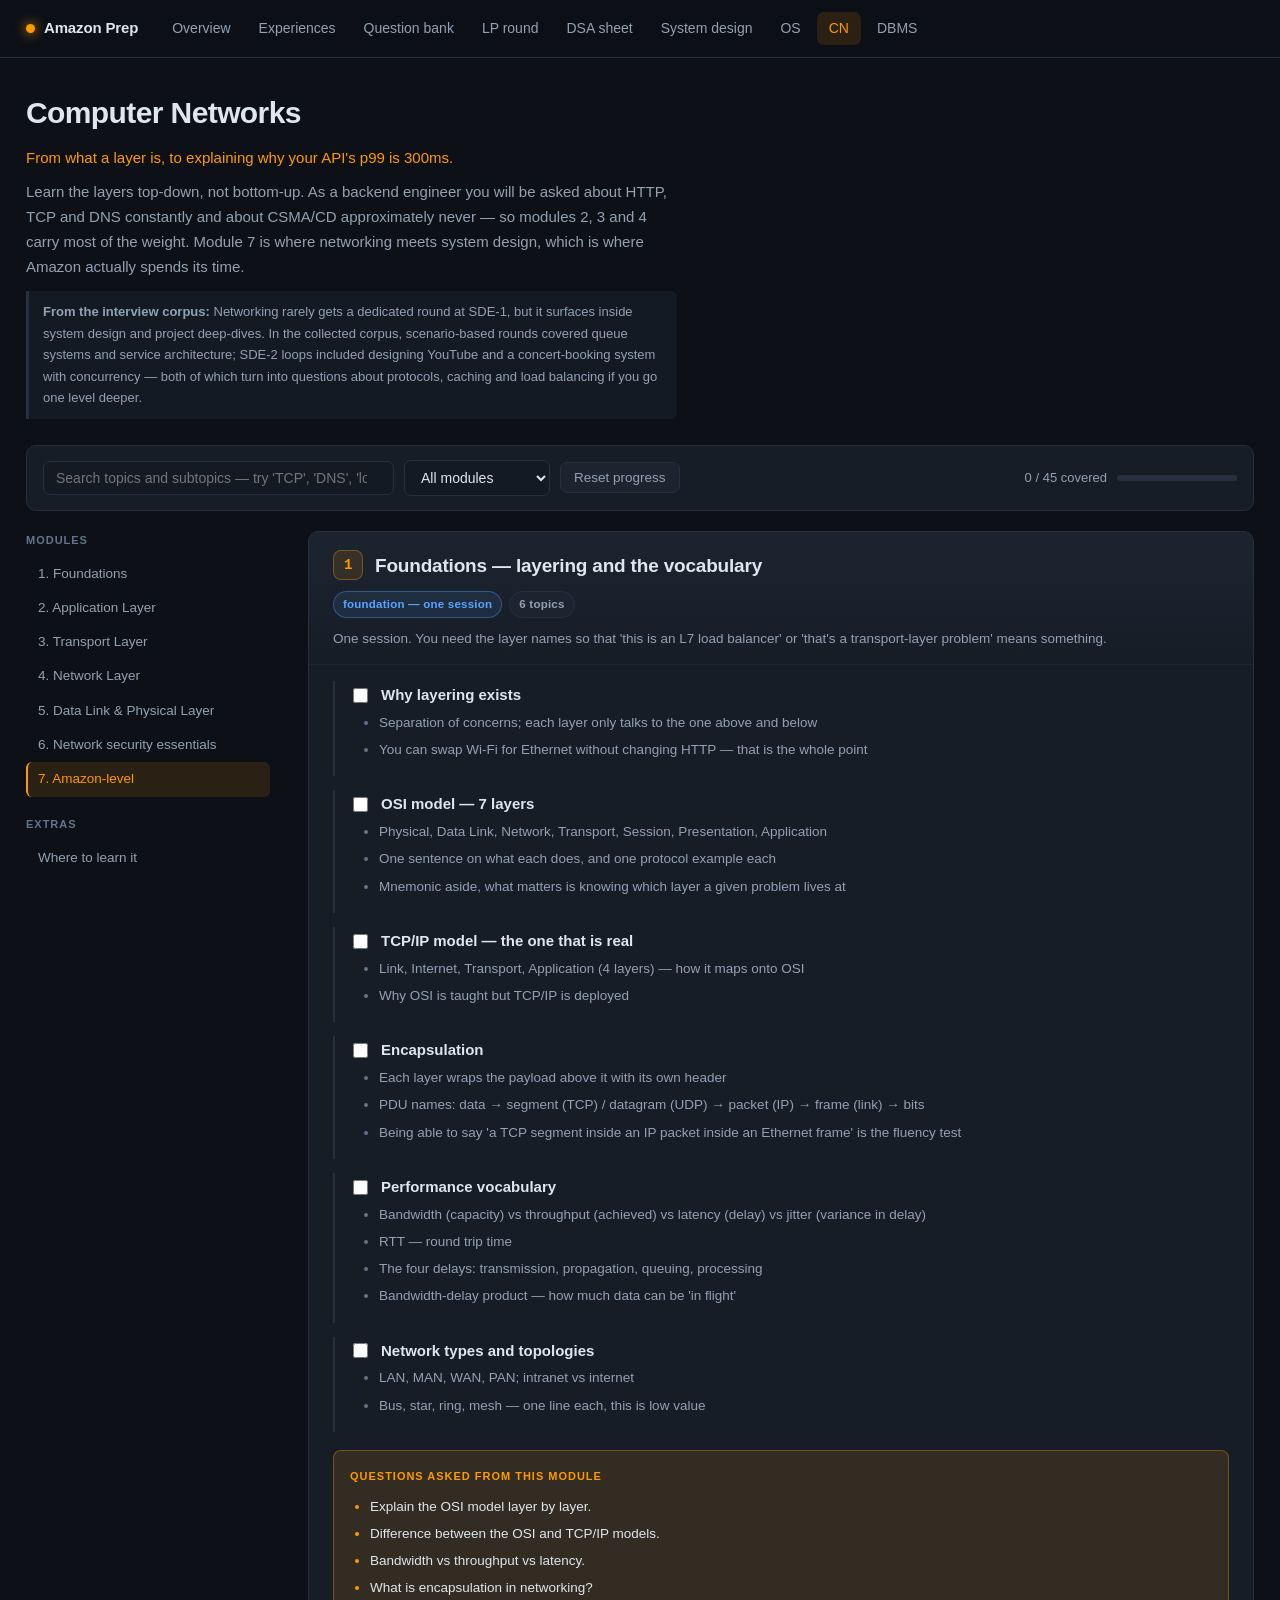
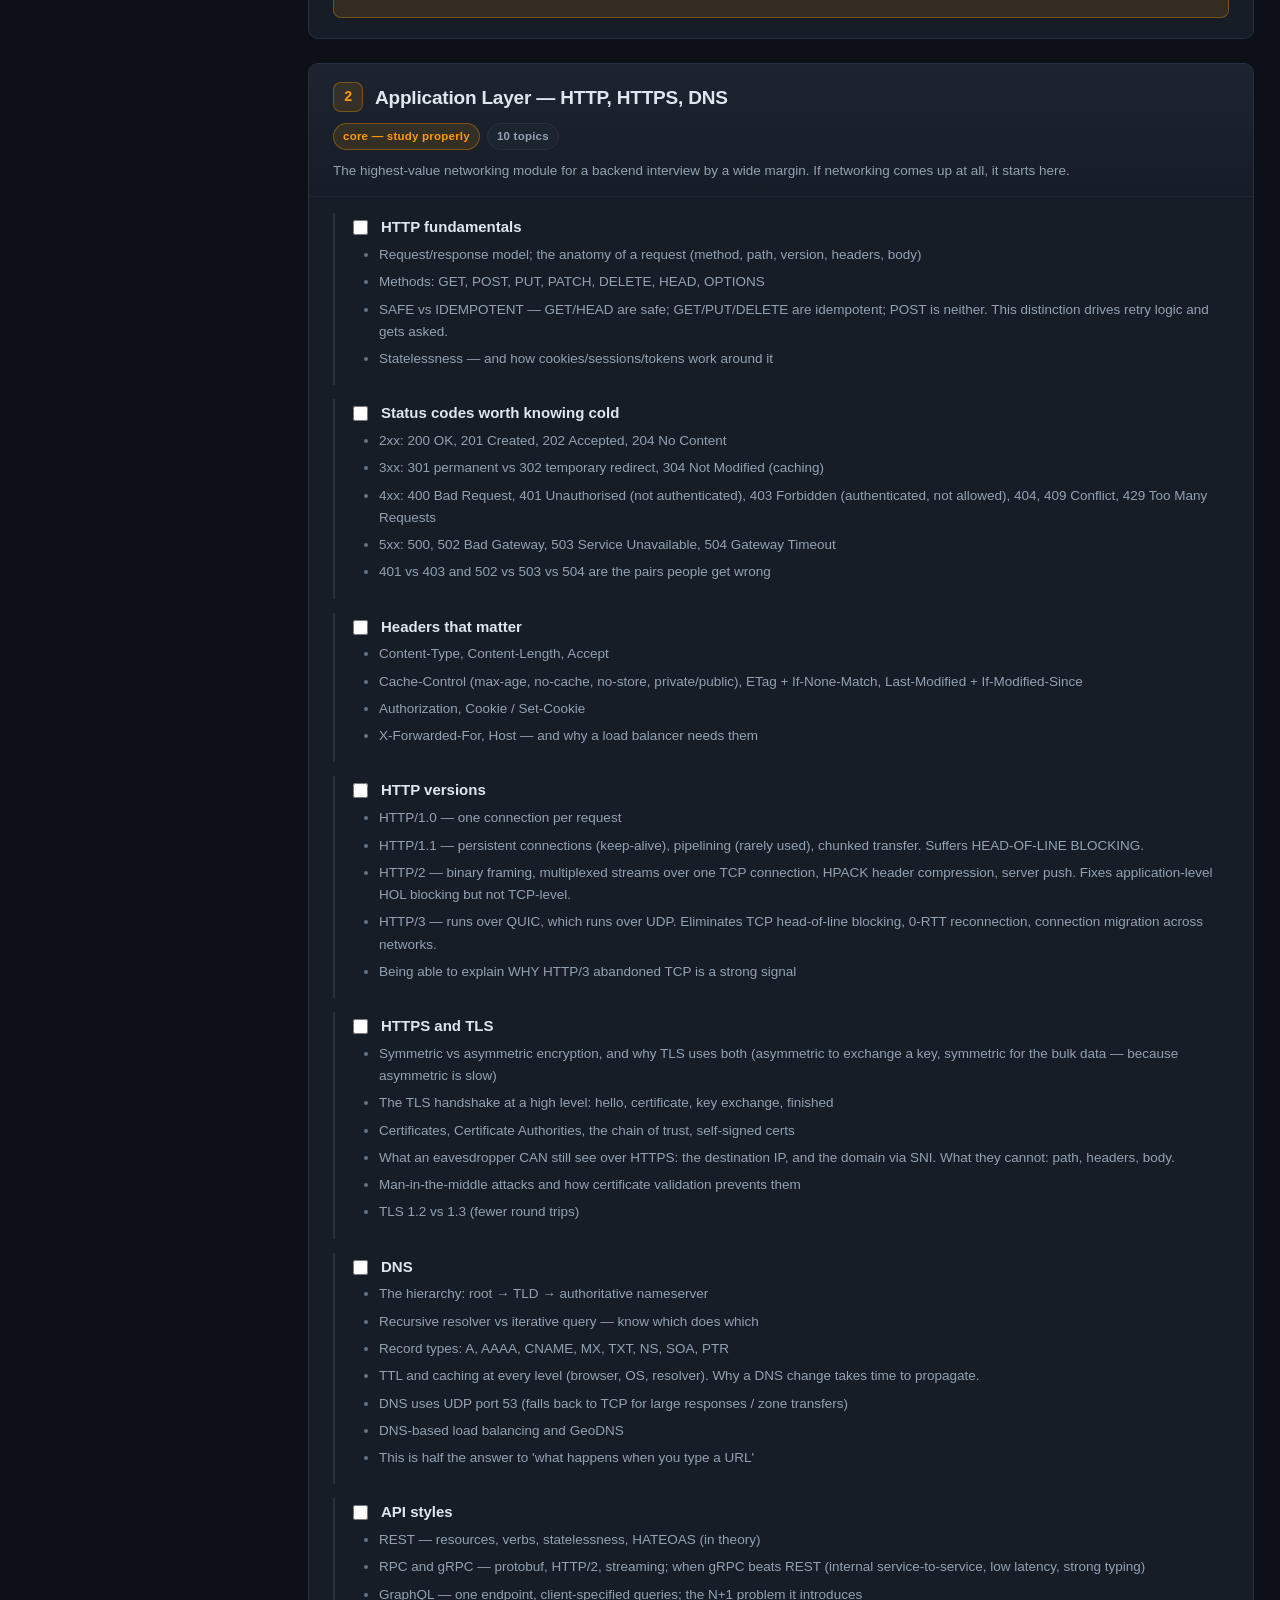
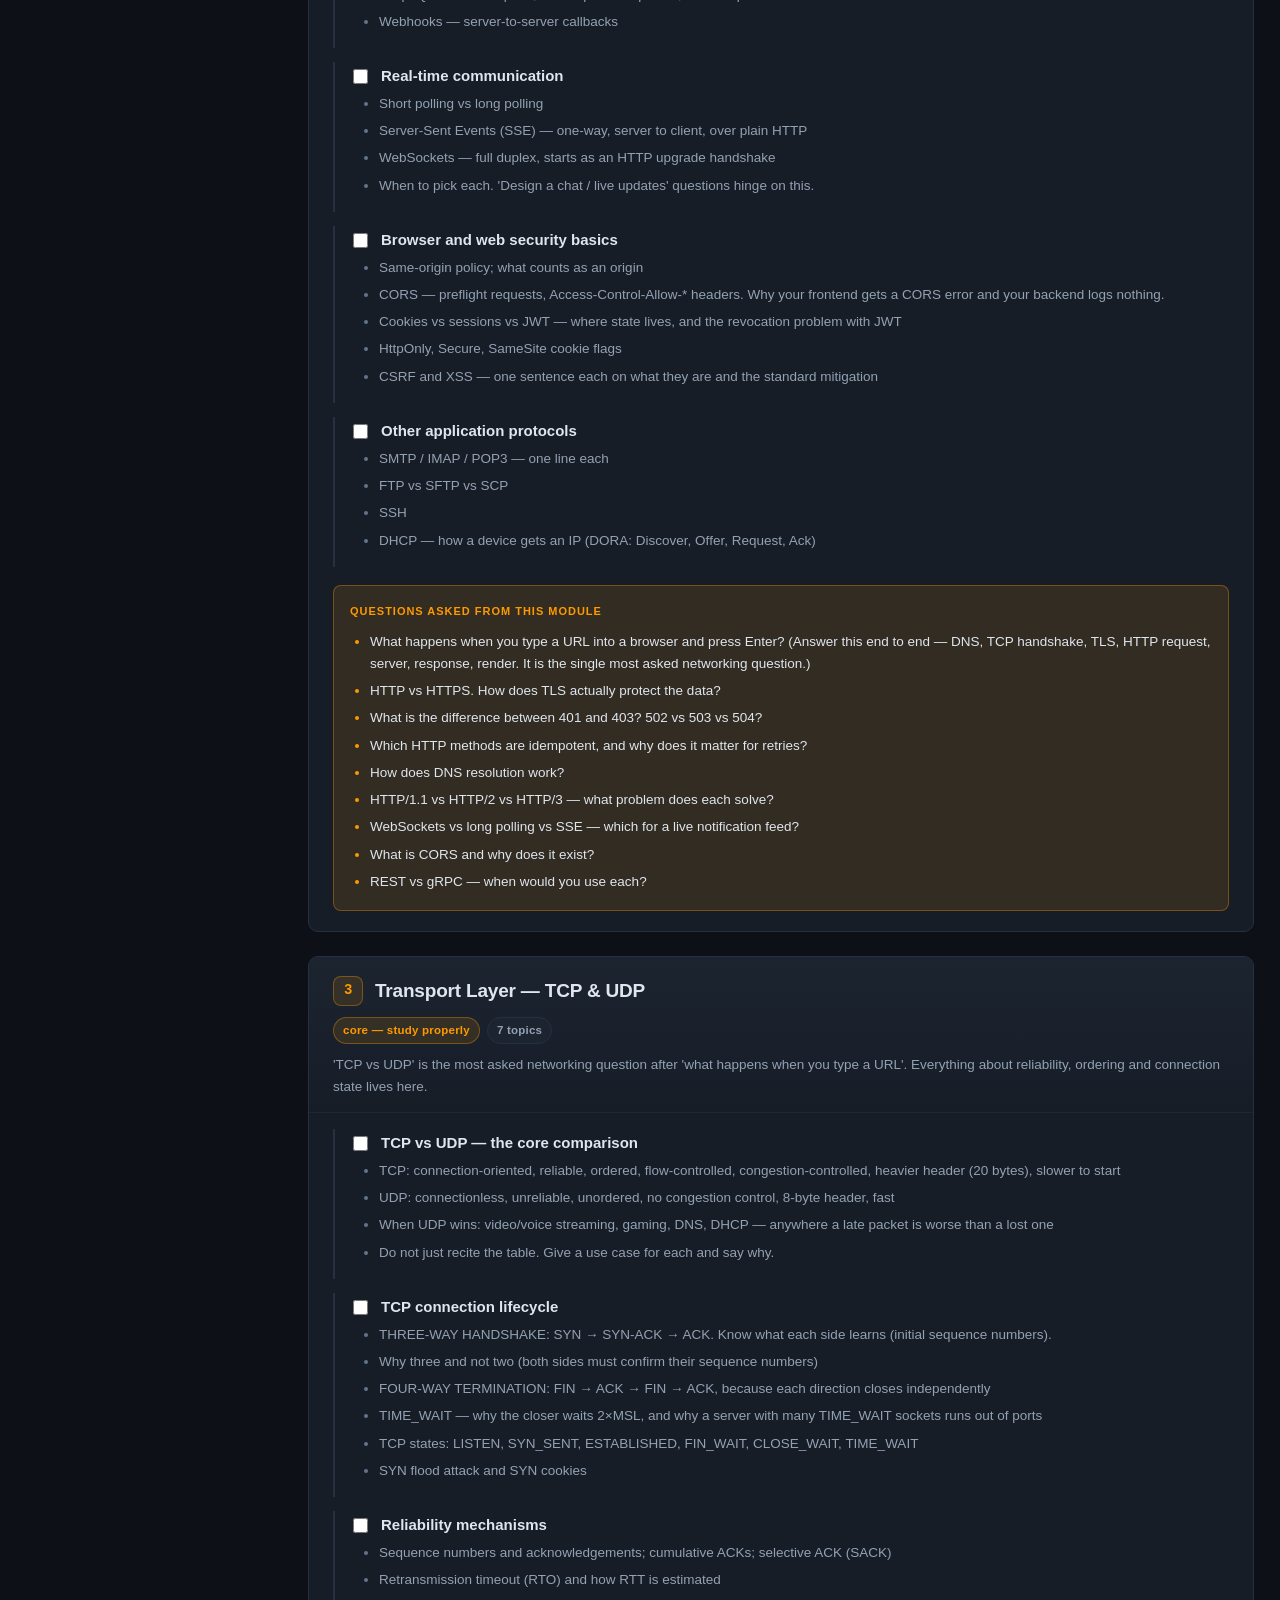
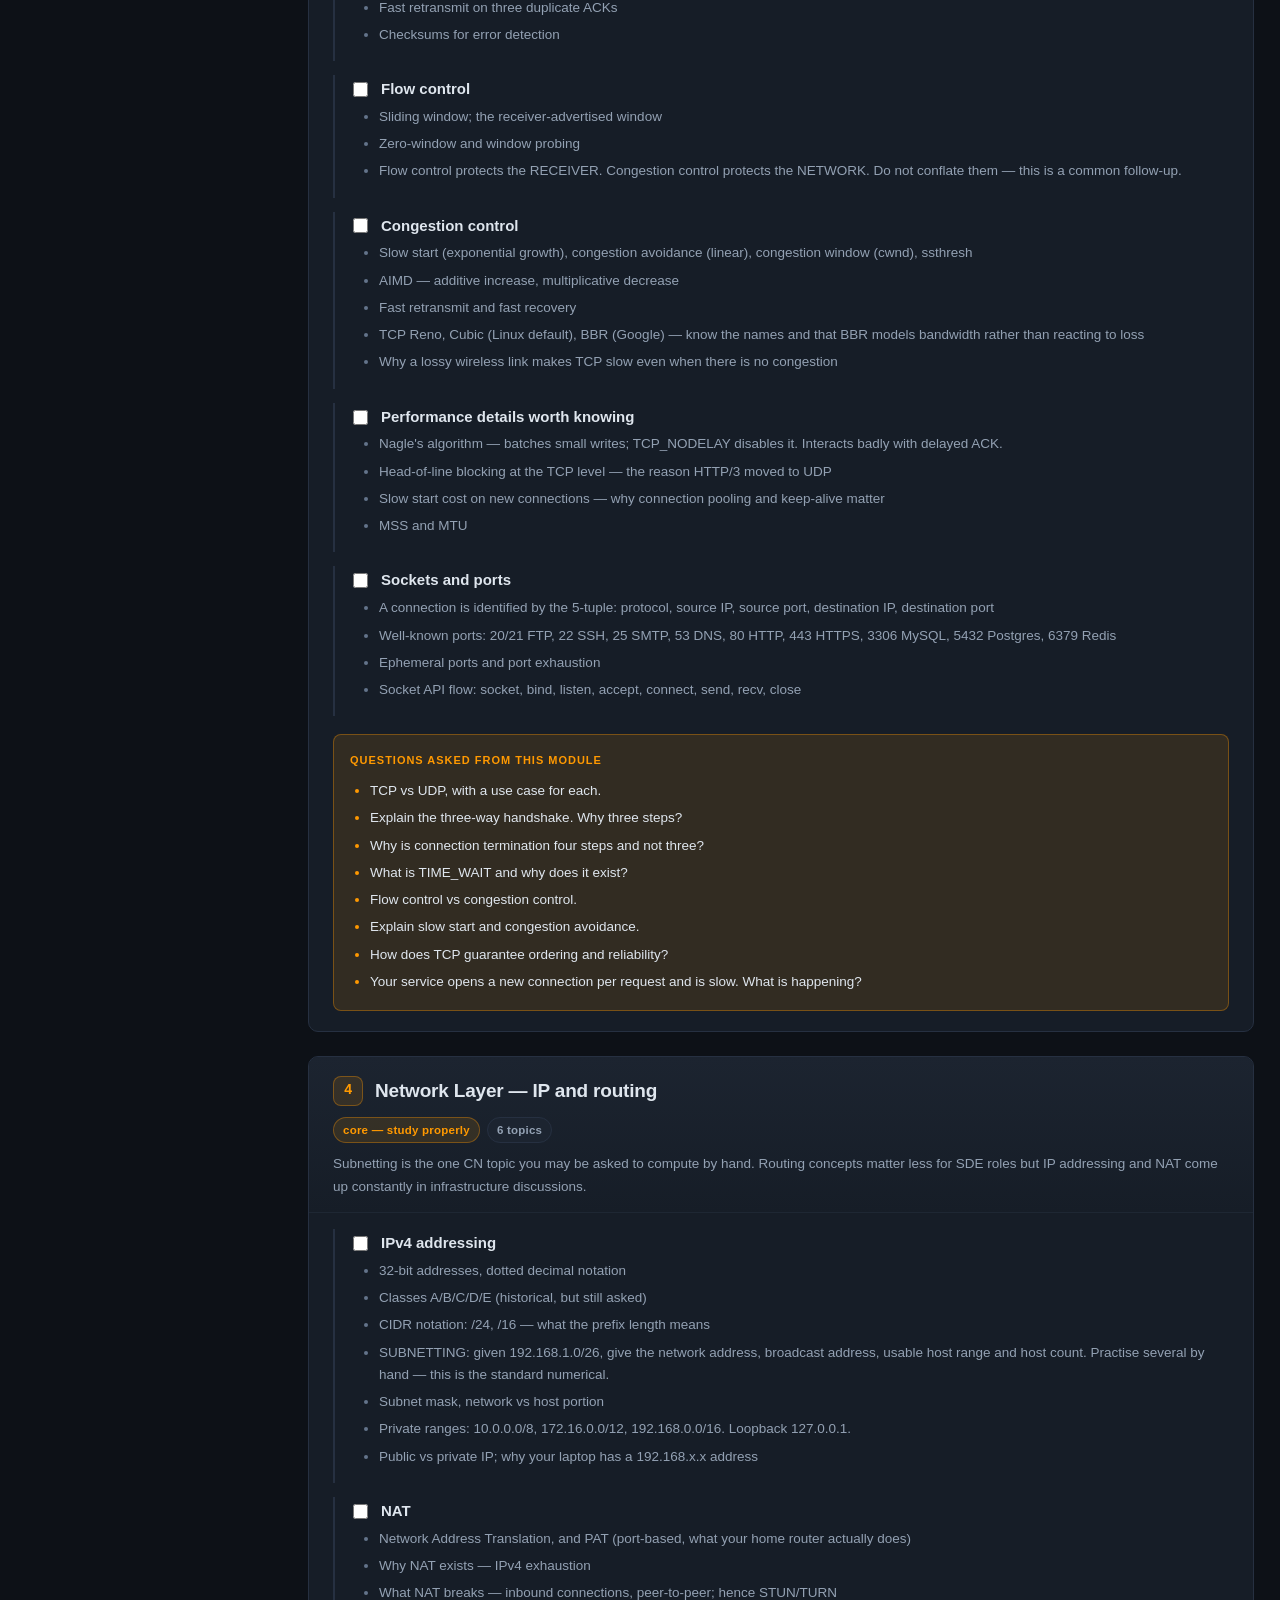
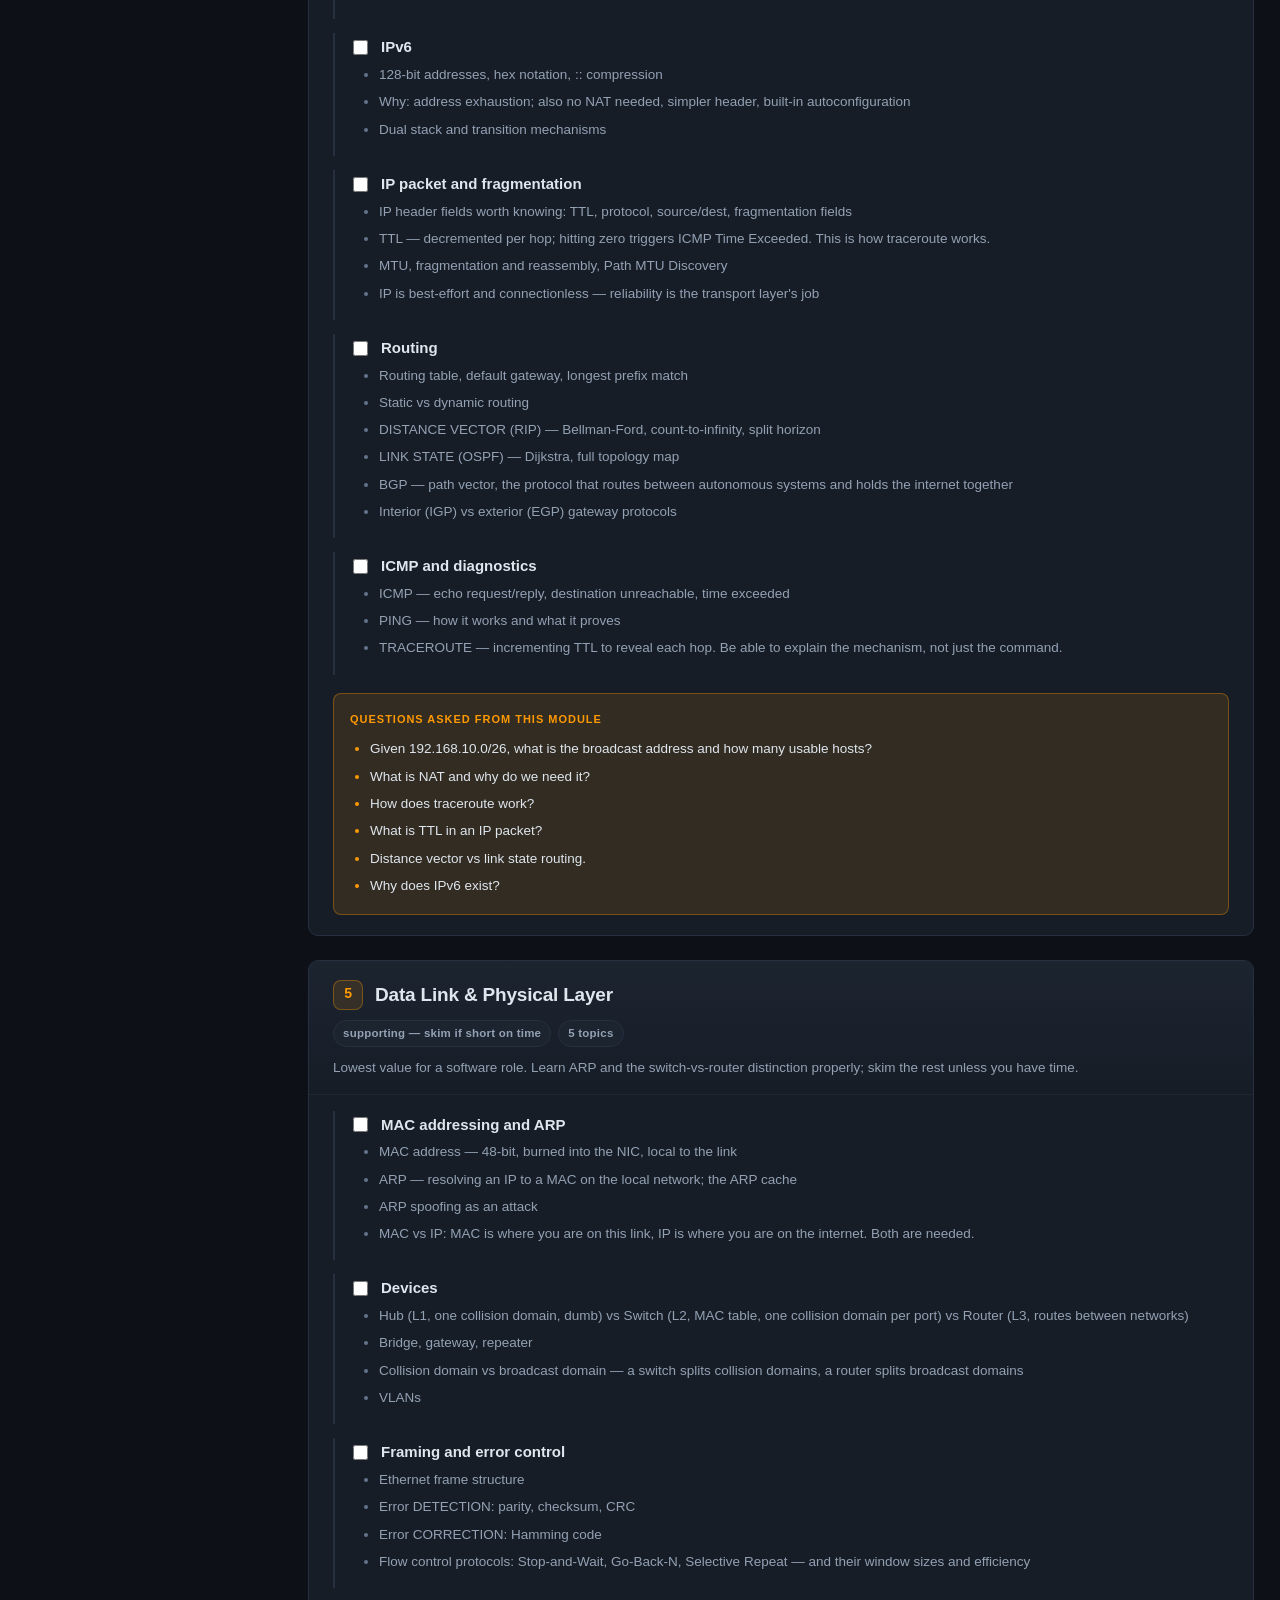
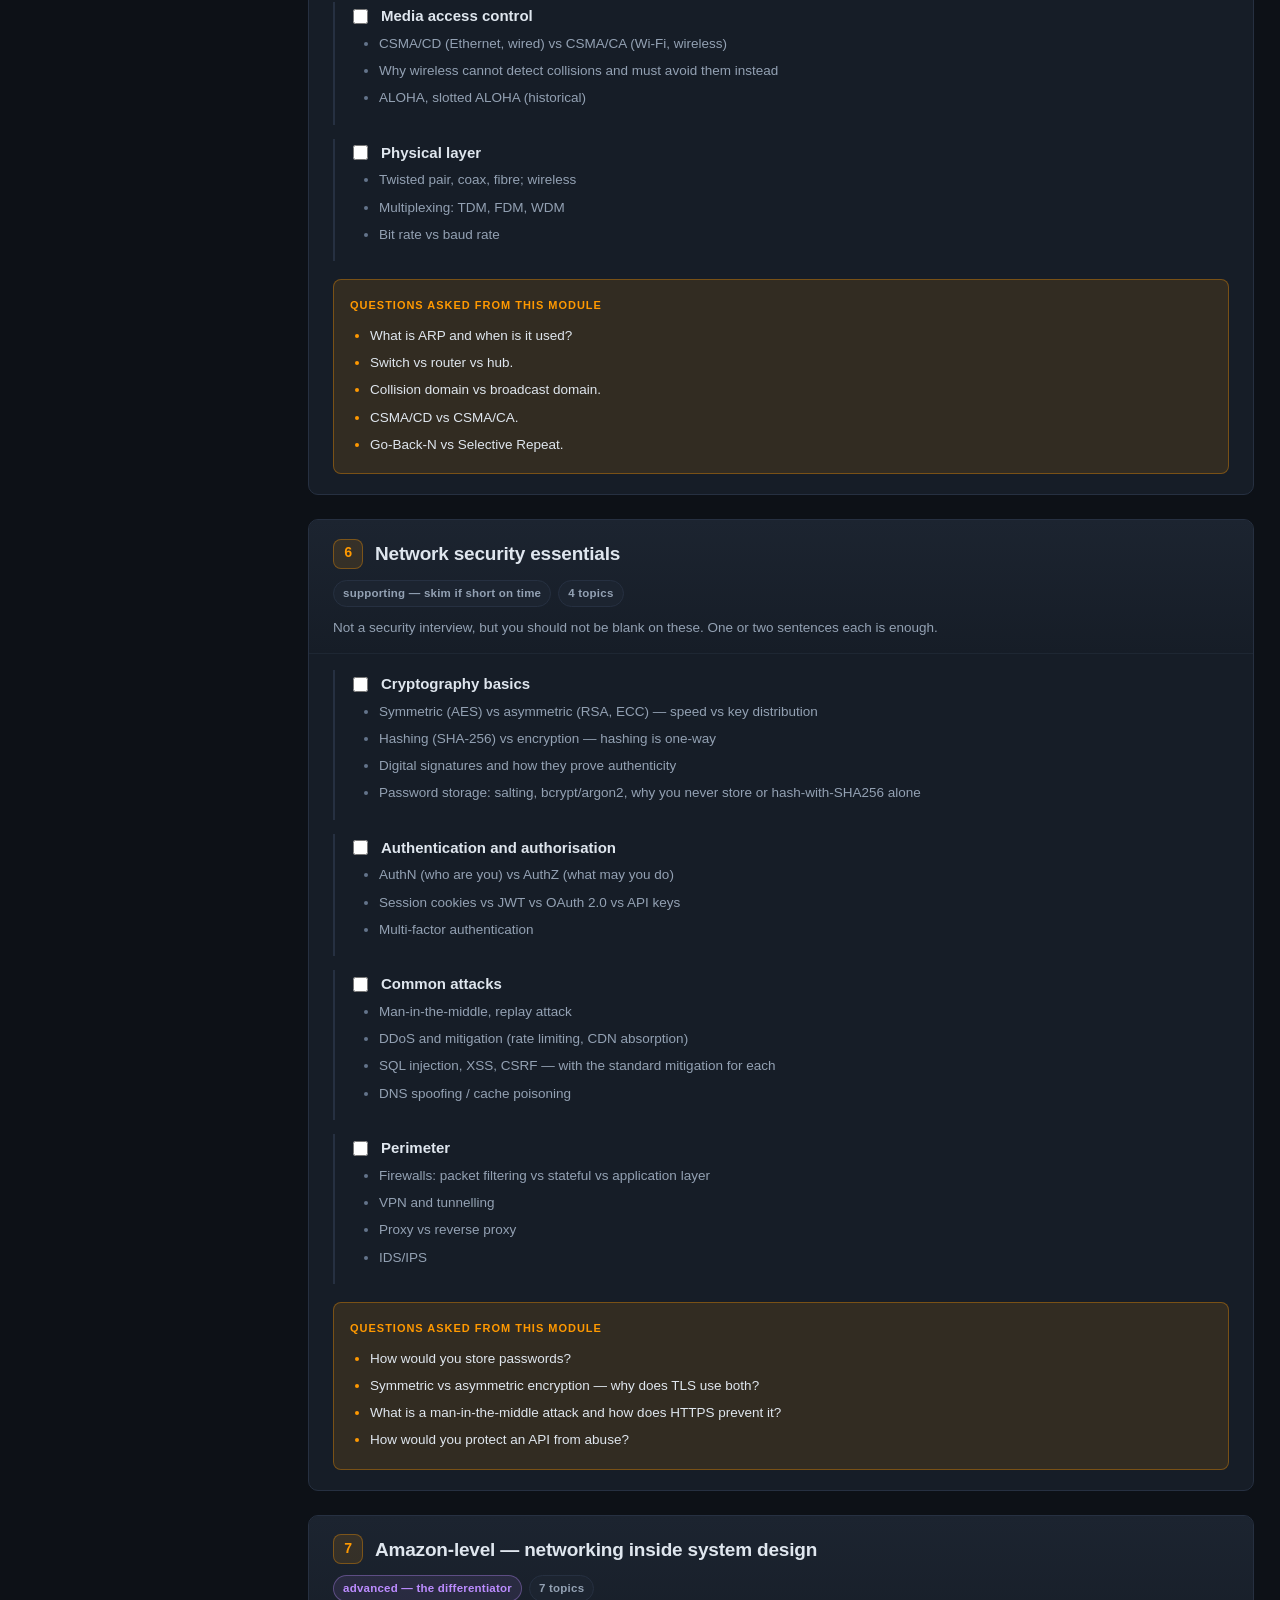
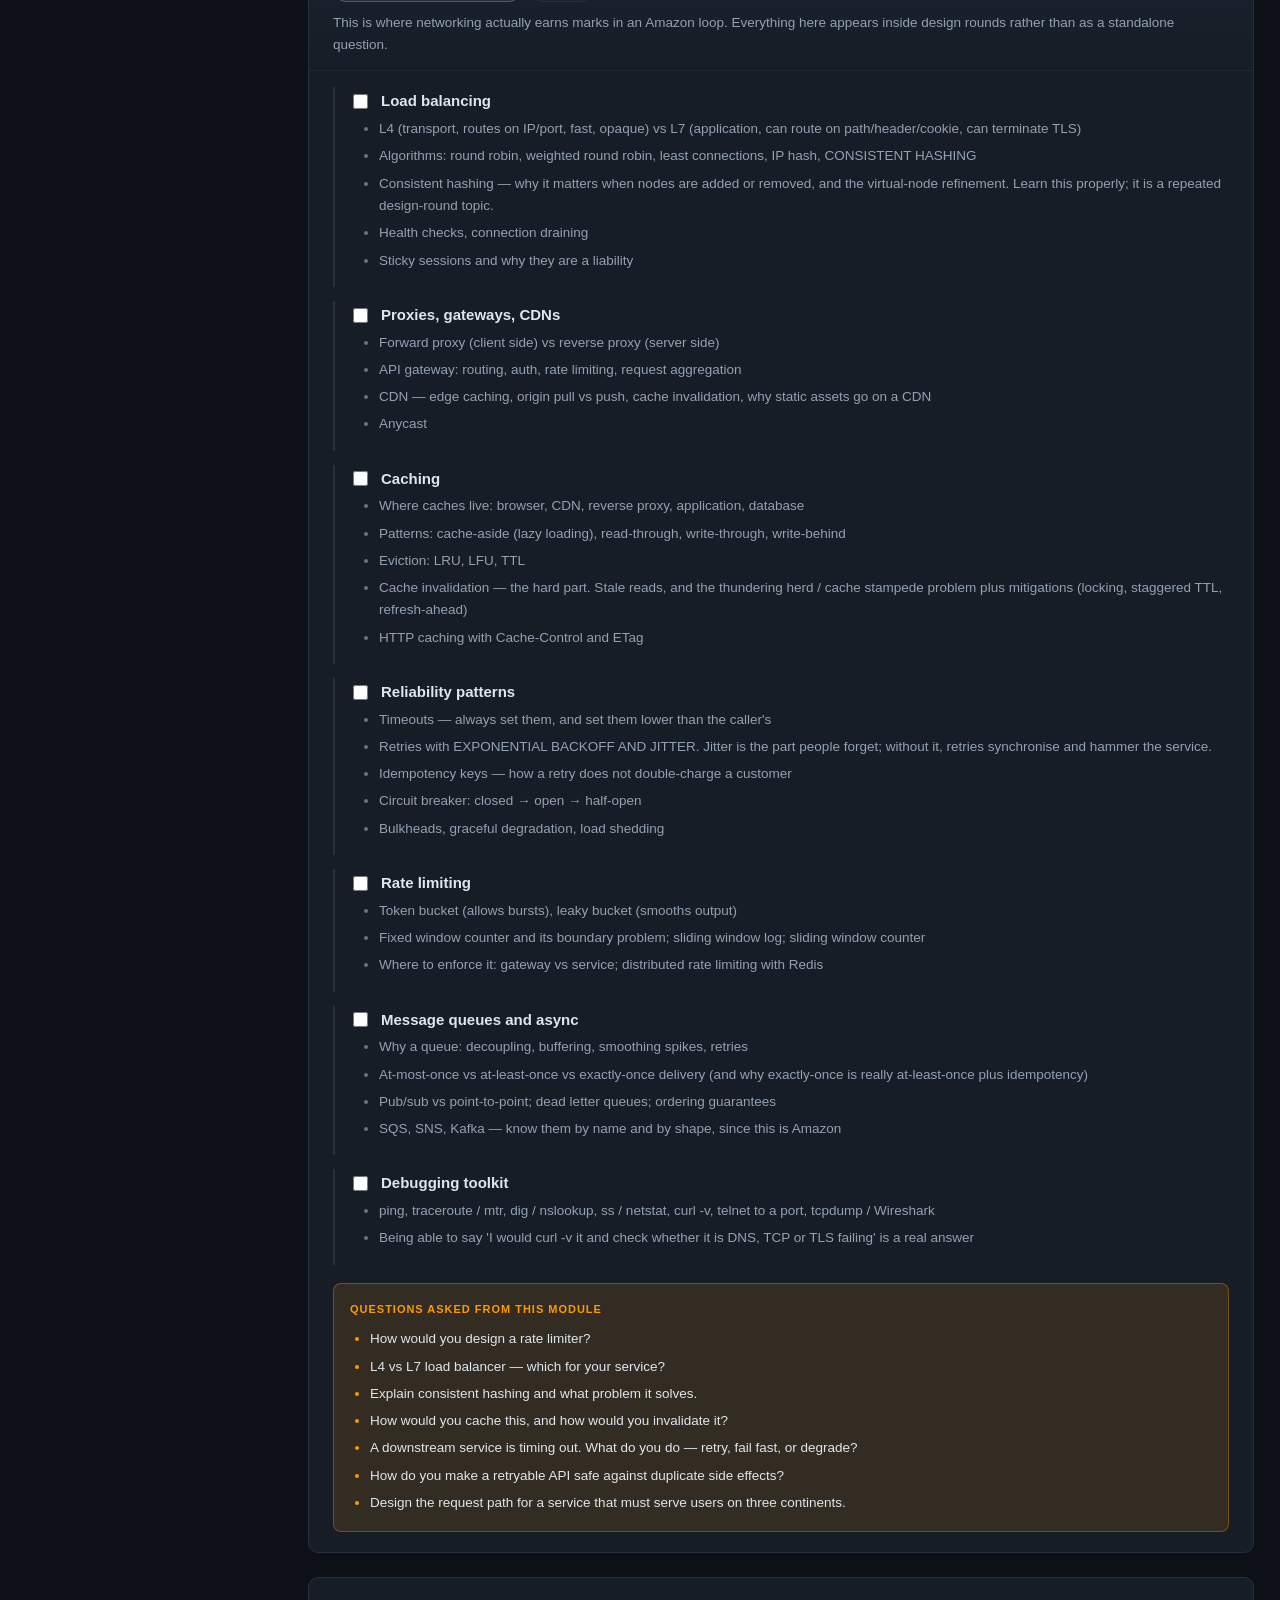
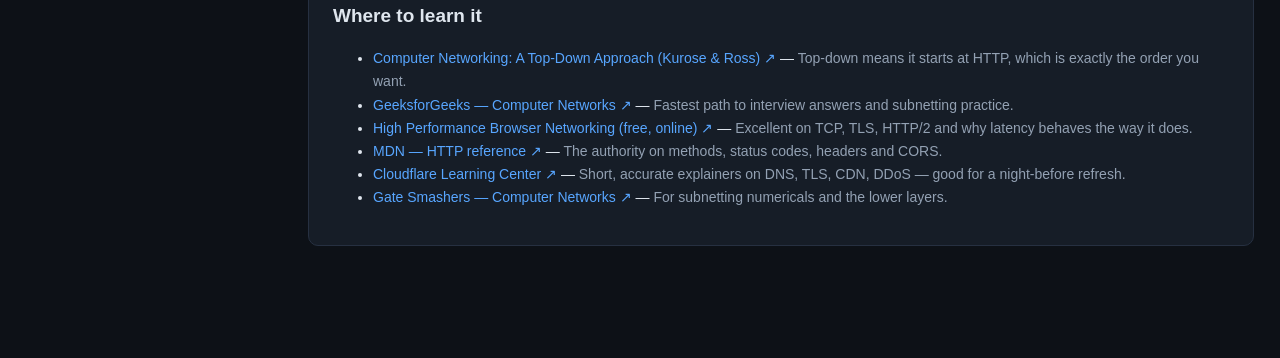
==== commit 16add26d: "Make the site evergreen: drop event-specific dates and timeline The site was framed around one speci" ====
--- a/cn.html
+++ b/cn.html
@@ -21,8 +21,6 @@
     <a href="cn.html">CN</a>
     <a href="dbms.html">DBMS</a>
   </span>
-  <span class="spacer"></span>
-  <span class="countdown" data-countdown>—</span>
 </nav>
 
 <main class="wrap wrap-wide">
